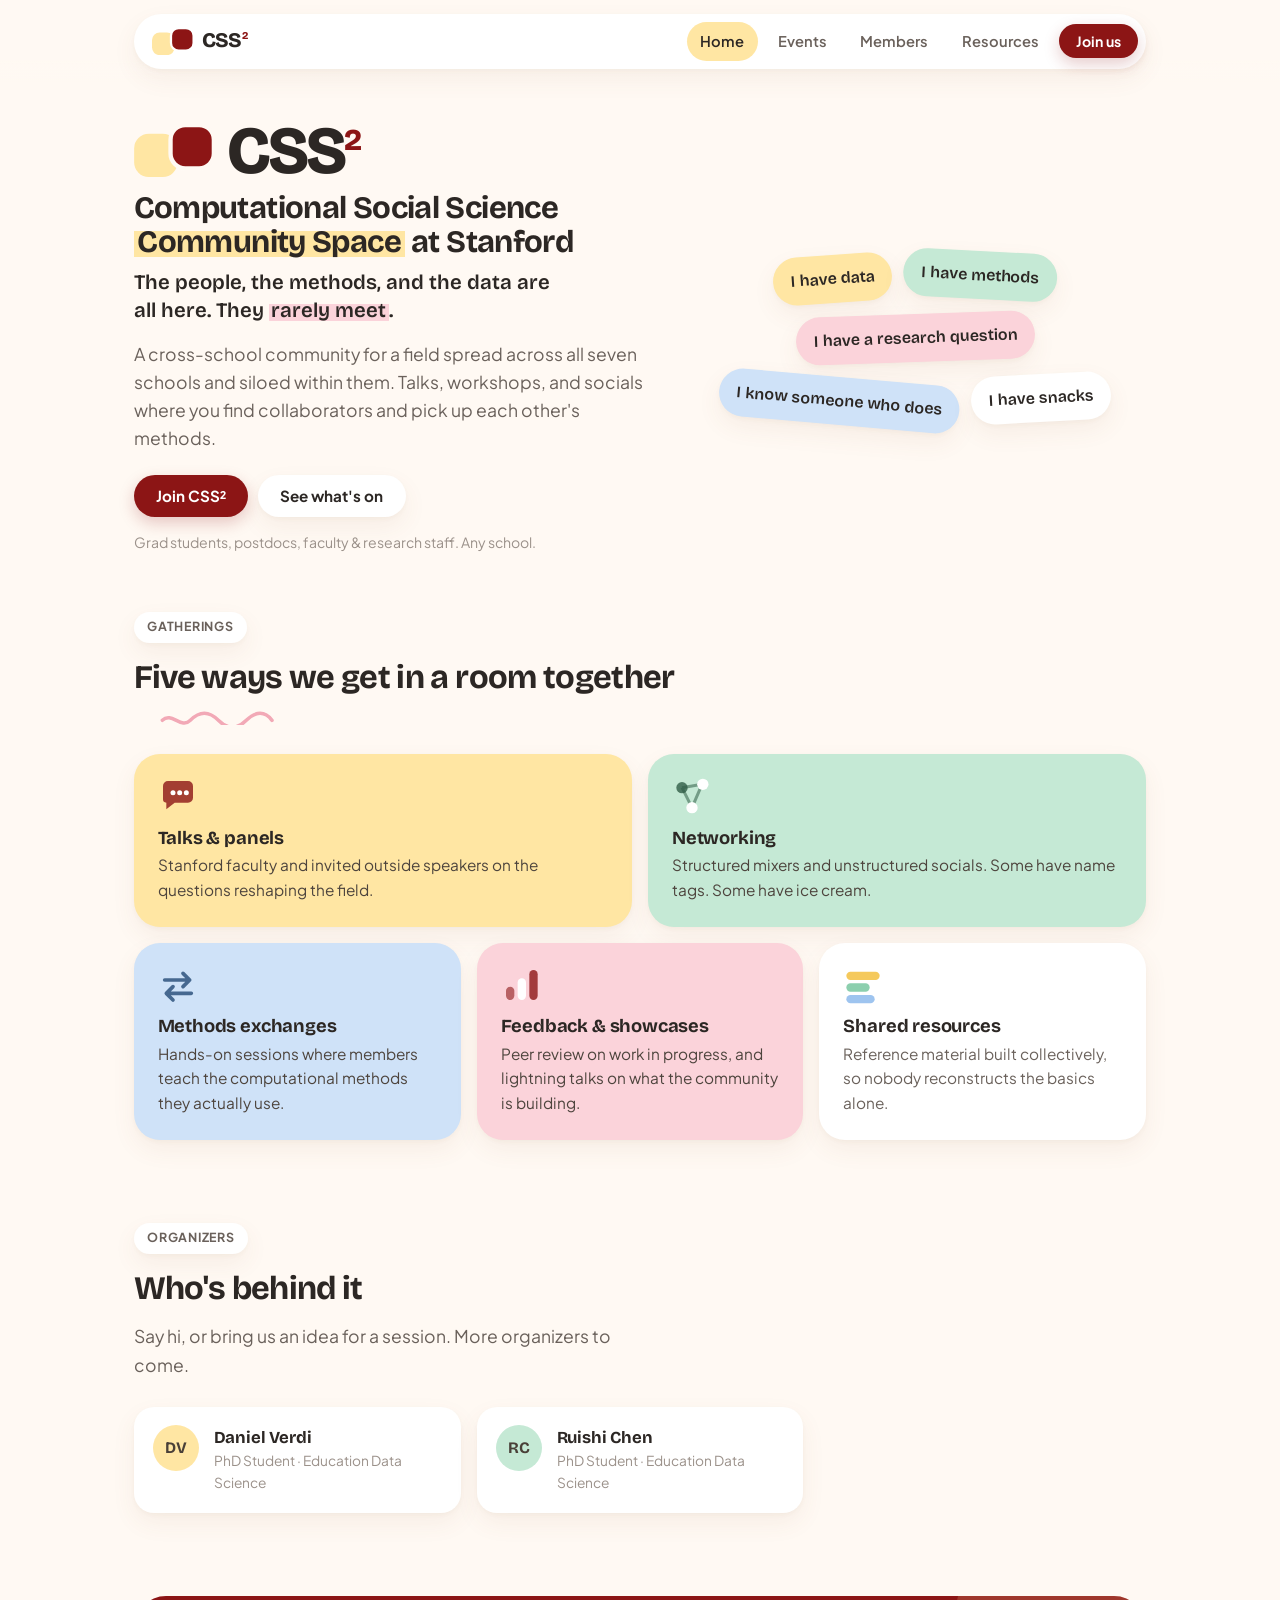
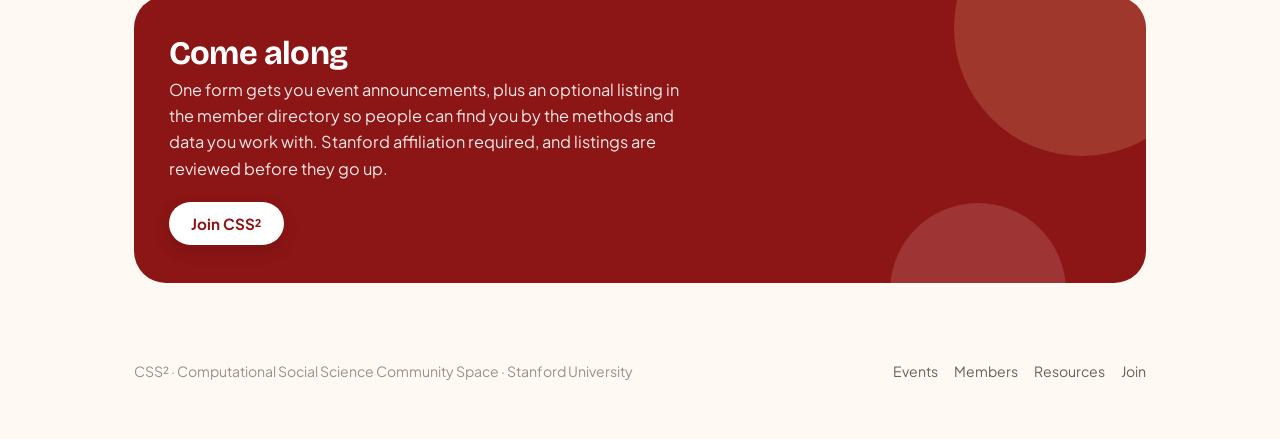
==== index.html @ a807eb9b "Add CSS² site: about, events, member directory, resources Static site for the Computational Social S" ====
<!DOCTYPE html>
<html lang="en">
<head>
<meta charset="utf-8">
<meta name="viewport" content="width=device-width, initial-scale=1">
<title>CSS² — Computational Social Science Community Space at Stanford</title>
<meta name="description" content="CSS² is a cross-school community space for computational social science at Stanford: talks, workshops, and socials for graduate students, postdocs, faculty, and research staff.">
<link rel="icon" href="img/favicon.svg" type="image/svg+xml">
<link rel="preconnect" href="https://fonts.googleapis.com">
<link rel="preconnect" href="https://fonts.gstatic.com" crossorigin>
<link href="https://fonts.googleapis.com/css2?family=Bricolage+Grotesque:opsz,wght@12..96,400..800&family=Plus+Jakarta+Sans:ital,wght@0,400;0,500;0,600;0,700;1,400&display=swap" rel="stylesheet">
<link rel="stylesheet" href="css/site.css">
</head>
<body>
<a class="skip-link" href="#main">Skip to content</a>

<div class="topbar">
  <div class="wrap">
    <nav class="nav" aria-label="Main">
      <a class="brand" href="index.html" aria-label="CSS squared — home">
        <svg class="brand__mark" viewBox="0 0 46 30" aria-hidden="true"><rect x="0" y="5" width="25" height="25" rx="8.5" fill="#FFE6A3"/><rect x="21" y="0" width="25" height="25" rx="8.5" fill="#8C1515" stroke="#FFFFFF" stroke-width="2.5"/></svg>
        <span class="brand__word">CSS<sup>2</sup></span>
      </a>
      <a class="nav__link" href="index.html">Home</a>
      <a class="nav__link" href="events.html">Events</a>
      <a class="nav__link" href="directory.html">Members</a>
      <a class="nav__link" href="resources.html">Resources</a>
      <a class="btn btn--sm" href="#" data-form-link>Join us</a>
    </nav>
  </div>
</div>

<main id="main">

  <section class="hero">
    <div class="wrap">
      <div>
        <div class="lockup">
          <svg class="lockup__mark" viewBox="0 0 46 30" role="img"
               aria-label="Two overlapping rounded squares, the CSS² mark">
            <rect x="0" y="5" width="25" height="25" rx="8.5" fill="#FFE6A3"/>
            <rect x="21" y="0" width="25" height="25" rx="8.5" fill="#8C1515" stroke="#FFF9F3" stroke-width="2.5"/>
          </svg>
          <p class="lockup__word">CSS<sup>2</sup></p>
        </div>
        <h1>Computational Social Science <span class="hl">Community Space</span> at Stanford</h1>
        <p class="hero__tagline">
          The people, the methods, and the data are all here. They
          <span class="hl hl--blush">rarely meet</span>.
        </p>
        <p class="lede">
          A cross-school community for a field spread across all seven schools and siloed within
          them. Talks, workshops, and socials where you find collaborators and pick up each
          other's methods.
        </p>
        <div class="hero__actions">
          <a class="btn" href="#" data-form-link>Join CSS²</a>
          <a class="btn btn--soft" href="events.html">See what's on</a>
        </div>
        <p class="hero__note">Grad students, postdocs, faculty &amp; research staff. Any school.</p>
      </div>

      <!-- What people actually turn up holding. -->
      <div class="stickers" aria-hidden="true">
        <span class="sticker">I have data</span>
        <span class="sticker">I have methods</span>
        <span class="sticker">I have a research question</span>
        <span class="sticker">I know someone who does</span>
        <span class="sticker">I have snacks</span>
      </div>
    </div>
  </section>

  <section class="section">
    <div class="wrap">
      <div class="section__head">
        <span class="section__label">Gatherings</span>
        <h2>Five ways we get in a room together</h2>
        <svg class="squiggle" viewBox="0 0 120 12" fill="none" aria-hidden="true">
          <path d="M2 8c8-8 16 8 24 0s16-8 24 0 16 8 24 0 16-8 22 0" stroke="currentColor" stroke-width="3" stroke-linecap="round"/>
        </svg>
      </div>

      <div class="bento">
        <div class="tile tile--wide tile--butter">
          <svg class="tile__glyph" viewBox="0 0 24 24" aria-hidden="true">
            <path d="M3 6a3 3 0 0 1 3-3h12a3 3 0 0 1 3 3v7a3 3 0 0 1-3 3H10l-5 4v-4a2 2 0 0 1-2-2V6Z" fill="#8c1515" fill-opacity=".8"/>
            <circle cx="9" cy="10" r="1.5" fill="#fff"/><circle cx="13" cy="10" r="1.5" fill="#fff"/><circle cx="17" cy="10" r="1.5" fill="#fff"/>
          </svg>
          <h3>Talks &amp; panels</h3>
          <p>Stanford faculty and invited outside speakers on the questions reshaping the field.</p>
        </div>

        <div class="tile tile--wide tile--mint">
          <svg class="tile__glyph" viewBox="0 0 24 24" aria-hidden="true">
            <path d="M6 7 18 5M6 7l6 12M18 5l-6 14" stroke="#2f5c46" stroke-opacity=".55" stroke-width="1.8"/>
            <circle cx="6" cy="7" r="3.4" fill="#2f5c46" fill-opacity=".8"/>
            <circle cx="18.5" cy="5" r="3.4" fill="#fff"/>
            <circle cx="12" cy="19" r="3.4" fill="#fff"/>
          </svg>
          <h3>Networking</h3>
          <p>Structured mixers and unstructured socials. Some have name tags. Some have ice cream.</p>
        </div>

        <div class="tile tile--sky">
          <svg class="tile__glyph" viewBox="0 0 24 24" aria-hidden="true">
            <g stroke="#234a76" stroke-opacity=".8" stroke-width="2.2" stroke-linecap="round" stroke-linejoin="round" fill="none">
              <path d="M4 9h15M15 5l4 4-4 4"/>
              <path d="M20 17H5M9 13l-4 4 4 4"/>
            </g>
          </svg>
          <h3>Methods exchanges</h3>
          <p>Hands-on sessions where members teach the computational methods they actually use.</p>
        </div>

        <div class="tile tile--blush">
          <svg class="tile__glyph" viewBox="0 0 24 24" aria-hidden="true">
            <rect x="3" y="13" width="5" height="8" rx="2.5" fill="#8c1515" fill-opacity=".6"/>
            <rect x="10" y="8" width="5" height="13" rx="2.5" fill="#fff"/>
            <rect x="17" y="3" width="5" height="18" rx="2.5" fill="#8c1515" fill-opacity=".8"/>
          </svg>
          <h3>Feedback &amp; showcases</h3>
          <p>Peer review on work in progress, and lightning talks on what the community is building.</p>
        </div>

        <div class="tile">
          <svg class="tile__glyph" viewBox="0 0 24 24" aria-hidden="true">
            <rect x="2" y="4" width="20" height="5" rx="2.5" fill="#f5c95c"/>
            <rect x="2" y="11" width="14" height="5" rx="2.5" fill="#8ccfae"/>
            <rect x="2" y="18" width="17" height="5" rx="2.5" fill="#9ec4ef"/>
          </svg>
          <h3>Shared resources</h3>
          <p>Reference material built collectively, so nobody reconstructs the basics alone.</p>
        </div>
      </div>
    </div>
  </section>

  <section class="section">
    <div class="wrap">
      <div class="section__head">
        <span class="section__label">Organizers</span>
        <h2>Who's behind it</h2>
        <p class="lede">Say hi, or bring us an idea for a session. More organizers to come.</p>
      </div>
      <div class="people" id="organizers"></div>
    </div>
  </section>

  <section class="section">
    <div class="wrap">
      <div class="panel">
        <h2>Come along</h2>
        <p>
          One form gets you event announcements, plus an optional listing in the member directory
          so people can find you by the methods and data you work with. Stanford affiliation
          required, and listings are reviewed before they go up.
        </p>
        <div class="panel__actions">
          <a class="btn btn--cream" href="#" data-form-link>Join CSS²</a>
          <a class="btn btn--ghost" href="#" data-slack-link>Join the Slack</a>
        </div>
      </div>
    </div>
  </section>

</main>

<footer class="footer">
  <div class="wrap">
    <p>CSS² · Computational Social Science Community Space · Stanford University<br>
      <a href="#" data-contact-email></a></p>
    <nav aria-label="Footer">
      <a href="events.html">Events</a>
      <a href="directory.html">Members</a>
      <a href="resources.html">Resources</a>
      <a href="#" data-form-link>Join</a>
    </nav>
  </div>
</footer>

<script src="data/site.js"></script>
<script src="data/events.js"></script>
<script src="data/members.js"></script>
<script src="data/resources.js"></script>
<script src="js/site.js"></script>
</body>
</html>
---- css/site.css ----
/* ===========================================================================
   CSS² — Computational Social Science Community Space at Stanford

   THE LOOK: warm, soft, modern. Notes so edits stay coherent —

   · Cardinal is the anchor, but the supporting palette is four pastel
     HIGHLIGHTERS (butter, mint, blush, sky). They fill tiles, tags, and the
     marker swipes behind key phrases in headings. Nothing is grey.
   · Corners are generous: 22px on surfaces, fully round on anything you click.
   · Shadows are soft and warm-tinted, never grey, never hard-offset.
   · Layout deliberately avoids equal card grids — tiles come in three sizes.
   · People are pastel initial circles. No placeholder avatars, ever.
   =========================================================================== */

:root {
  --cardinal: #8c1515;
  --cardinal-deep: #6d1010;
  --cardinal-tint: #fbeeee;

  --butter: #ffe6a3;
  --butter-deep: #f5c95c;
  --mint: #c5e9d5;
  --mint-deep: #8ccfae;
  --blush: #fbd3da;
  --blush-deep: #f2a9b6;
  --sky: #cfe2f8;
  --sky-deep: #9ec4ef;

  --page: #fff9f3;
  --surface: #ffffff;
  --ink: #2c2724;
  --ink-2: #6a615b;
  --ink-3: #9b918a;
  --line: #f0e5da;

  --display: "Bricolage Grotesque", "Trebuchet MS", system-ui, sans-serif;
  --body: "Plus Jakarta Sans", -apple-system, BlinkMacSystemFont, "Segoe UI", Roboto, sans-serif;

  --r-lg: 26px;
  --r-md: 20px;
  --r-sm: 14px;

  --shadow: 0 2px 4px rgba(140, 90, 60, 0.04), 0 10px 24px rgba(140, 90, 60, 0.07);
  --shadow-lift: 0 4px 8px rgba(140, 90, 60, 0.06), 0 18px 38px rgba(140, 90, 60, 0.12);

  --wrap: 66rem;
}

*,
*::before,
*::after {
  box-sizing: border-box;
}

html {
  scroll-behavior: smooth;
}

body {
  margin: 0;
  font-family: var(--body);
  font-size: 1.02rem;
  line-height: 1.6;
  color: var(--ink);
  background: var(--page);
  -webkit-font-smoothing: antialiased;
}

.wrap {
  width: 100%;
  max-width: var(--wrap);
  margin: 0 auto;
  padding: 0 1.35rem;
}

/* --- Type --------------------------------------------------------------- */

h1,
h2,
h3 {
  font-family: var(--display);
  font-weight: 700;
  line-height: 1.1;
  letter-spacing: -0.02em;
  margin: 0 0 0.5em;
}

h1 {
  font-size: clamp(2.1rem, 5vw, 3.3rem);
}

h2 {
  font-size: clamp(1.5rem, 3vw, 2.05rem);
}

h3 {
  font-size: 1.15rem;
  letter-spacing: -0.01em;
}

p {
  margin: 0 0 1.05em;
}

a {
  color: var(--cardinal);
  text-decoration-thickness: 1.5px;
  text-underline-offset: 3px;
}

a:hover {
  color: var(--cardinal-deep);
}

/* The marker swipe. Sits behind the bottom of the text and survives
   line wrapping. */
.hl {
  padding: 0 0.12em;
  border-radius: 3px;
  background-image: linear-gradient(
    180deg,
    transparent 0 22%,
    var(--hl, var(--butter)) 22% 93%,
    transparent 93%
  );
}

.hl--mint {
  --hl: var(--mint);
}

.hl--blush {
  --hl: var(--blush);
}

.hl--sky {
  --hl: var(--sky);
}

.lede {
  font-size: 1.1rem;
  color: var(--ink-2);
  max-width: 40ch;
}

/* --- Floating pill nav -------------------------------------------------- */

.topbar {
  position: sticky;
  top: 0;
  z-index: 40;
  padding: 0.85rem 0;
  background: linear-gradient(var(--page) 72%, rgba(255, 249, 243, 0));
}

.nav {
  display: flex;
  align-items: center;
  gap: 0.4rem;
  flex-wrap: wrap;
  background: var(--surface);
  border-radius: 999px;
  padding: 0.5rem 0.55rem 0.5rem 1.15rem;
  box-shadow: var(--shadow);
}

.brand {
  display: flex;
  align-items: center;
  gap: 0.5rem;
  margin-right: auto;
  text-decoration: none;
  color: var(--ink);
}

/* The mark: two overlapping rounded stickers. Same shape as the favicon and
   the big lockup on the home page — keep all three in step. */
.brand__mark {
  width: 2.6rem;
  height: 1.7rem;
  flex: none;
}

.brand__word {
  font-family: var(--display);
  font-weight: 800;
  font-size: 1.3rem;
  letter-spacing: -0.03em;
  line-height: 1;
}

.brand__word sup {
  font-size: 0.5em;
  top: -0.62em;
  color: var(--cardinal);
}

.nav__link {
  font-size: 0.92rem;
  font-weight: 600;
  color: var(--ink-2);
  text-decoration: none;
  padding: 0.5rem 0.85rem;
  border-radius: 999px;
}

.nav__link:hover {
  background: var(--page);
  color: var(--ink);
}

.nav__link[aria-current="page"] {
  background: var(--butter);
  color: var(--ink);
}

@media (max-width: 40rem) {
  .nav {
    padding: 0.75rem 0.9rem;
    border-radius: var(--r-md);
  }

  .brand {
    width: 100%;
    margin: 0 0 0.3rem;
  }

  .nav__link {
    padding: 0.4rem 0.7rem;
    font-size: 0.88rem;
  }
}

/* --- Buttons ------------------------------------------------------------ */

.btn {
  display: inline-flex;
  align-items: center;
  gap: 0.45rem;
  font-family: var(--body);
  font-size: 0.95rem;
  font-weight: 700;
  line-height: 1;
  padding: 0.85rem 1.4rem;
  border: none;
  border-radius: 999px;
  background: var(--cardinal);
  color: #fff;
  text-decoration: none;
  cursor: pointer;
  box-shadow: 0 6px 16px rgba(140, 21, 21, 0.22);
  transition: transform 0.16s ease, box-shadow 0.16s ease, background 0.16s ease;
}

.btn:hover {
  background: var(--cardinal-deep);
  color: #fff;
  transform: translateY(-2px);
  box-shadow: 0 10px 22px rgba(140, 21, 21, 0.28);
}

.btn--sm {
  font-size: 0.88rem;
  padding: 0.62rem 1.05rem;
}

.btn--soft {
  background: var(--surface);
  color: var(--ink);
  box-shadow: var(--shadow);
}

.btn--soft:hover {
  background: var(--surface);
  color: var(--cardinal);
  box-shadow: var(--shadow-lift);
}

.btn--cream {
  background: #fff;
  color: var(--cardinal);
  box-shadow: 0 6px 18px rgba(0, 0, 0, 0.12);
}

.btn--cream:hover {
  background: #fff;
  color: var(--cardinal-deep);
}

/* --- Hero --------------------------------------------------------------- */

.hero {
  padding: 2.5rem 0 1rem;
}

.hero .wrap {
  display: grid;
  grid-template-columns: minmax(0, 1.05fr) minmax(0, 0.95fr);
  gap: 2.5rem;
  align-items: center;
}

/* The masthead lockup that opens the home page. */
.lockup {
  display: flex;
  align-items: center;
  gap: 0.85rem;
  margin-bottom: 0.7rem;
}

.lockup__mark {
  width: 5rem;
  height: 3.25rem;
  flex: none;
}

.lockup__word {
  font-family: var(--display);
  font-weight: 800;
  font-size: clamp(2.7rem, 7vw, 4.2rem);
  line-height: 0.85;
  letter-spacing: -0.045em;
  margin: 0;
}

.lockup__word sup {
  font-size: 0.45em;
  top: -0.62em;
  color: var(--cardinal);
}

.hero h1 {
  font-size: clamp(1.35rem, 2.9vw, 1.95rem);
  margin: 0 0 0.6rem;
}

.hero__tagline {
  font-family: var(--display);
  font-weight: 600;
  font-size: 1.28rem;
  line-height: 1.35;
  color: var(--ink);
  margin: 0 0 0.95rem;
  max-width: 34ch;
}

@media (max-width: 34rem) {
  .lockup__mark {
    width: 3.8rem;
    height: 2.5rem;
  }
}

.hero__note {
  font-size: 0.88rem;
  color: var(--ink-3);
  margin: 0.9rem 0 0;
}

.hero__actions {
  display: flex;
  gap: 0.6rem;
  flex-wrap: wrap;
  margin-top: 1.4rem;
}

/* The sticker cluster: what people turn up holding. */
.stickers {
  position: relative;
  display: flex;
  flex-wrap: wrap;
  gap: 0.7rem;
  justify-content: center;
  align-content: center;
  min-height: 15rem;
  padding: 1rem 0;
}

.sticker {
  font-family: var(--display);
  font-weight: 600;
  font-size: 1rem;
  padding: 0.7rem 1.1rem;
  border-radius: 999px;
  background: var(--surface);
  box-shadow: var(--shadow);
  white-space: nowrap;
  transition: transform 0.2s ease;
}

.sticker:nth-child(1) {
  background: var(--butter);
  transform: rotate(-4deg);
}

.sticker:nth-child(2) {
  background: var(--mint);
  transform: rotate(3deg) translateY(-4px);
}

.sticker:nth-child(3) {
  background: var(--blush);
  transform: rotate(-2deg);
}

.sticker:nth-child(4) {
  background: var(--sky);
  transform: rotate(5deg) translateY(3px);
}

.sticker:nth-child(5) {
  background: var(--surface);
  transform: rotate(-3deg);
}

.stickers:hover .sticker {
  transform: rotate(0deg) translateY(0);
}

@media (prefers-reduced-motion: reduce) {
  .sticker,
  .stickers:hover .sticker {
    transition: none;
  }
}

@media (max-width: 52rem) {
  .hero .wrap {
    grid-template-columns: 1fr;
    gap: 1.2rem;
  }

  .stickers {
    min-height: 0;
    justify-content: flex-start;
  }
}

/* --- Sections ----------------------------------------------------------- */

.section {
  padding: 2.6rem 0;
}

.section__label {
  display: inline-block;
  font-size: 0.78rem;
  font-weight: 700;
  letter-spacing: 0.06em;
  text-transform: uppercase;
  color: var(--ink-2);
  background: var(--surface);
  border-radius: 999px;
  padding: 0.35rem 0.85rem;
  margin-bottom: 1rem;
  box-shadow: var(--shadow);
}

.section__head {
  max-width: 46ch;
  margin-bottom: 1.8rem;
}

.section__head :last-child {
  margin-bottom: 0;
}

/* Hand-drawn squiggle between sections. */
.squiggle {
  display: block;
  width: 100%;
  max-width: 12rem;
  height: 14px;
  margin: 0.4rem 0 0;
  color: var(--blush-deep);
}

/* --- Bento tiles -------------------------------------------------------- */

.bento {
  display: grid;
  grid-template-columns: repeat(6, 1fr);
  gap: 1rem;
}

.tile {
  grid-column: span 2;
  background: var(--surface);
  border-radius: var(--r-lg);
  padding: 1.4rem 1.5rem 1.5rem;
  box-shadow: var(--shadow);
  transition: transform 0.18s ease, box-shadow 0.18s ease;
}

.tile:hover {
  transform: translateY(-3px);
  box-shadow: var(--shadow-lift);
}

.tile--wide {
  grid-column: span 3;
}

.tile--butter {
  background: var(--butter);
}

.tile--mint {
  background: var(--mint);
}

.tile--blush {
  background: var(--blush);
}

.tile--sky {
  background: var(--sky);
}

.tile h3 {
  margin-bottom: 0.35rem;
}

.tile p {
  margin: 0;
  font-size: 0.96rem;
  color: var(--ink-2);
}

.tile--butter p,
.tile--mint p,
.tile--blush p,
.tile--sky p {
  color: #4d443d;
}

.tile__glyph {
  display: block;
  width: 2.5rem;
  height: 2.5rem;
  margin-bottom: 0.7rem;
}

@media (max-width: 52rem) {
  .bento {
    grid-template-columns: repeat(2, 1fr);
  }

  .tile,
  .tile--wide {
    grid-column: span 1;
  }
}

@media (max-width: 34rem) {
  .bento {
    grid-template-columns: 1fr;
  }
}

/* --- Events ------------------------------------------------------------- */

.quarter {
  margin-bottom: 2.2rem;
}

.quarter:last-child {
  margin-bottom: 0;
}

.quarter__name {
  display: inline-block;
  font-family: var(--display);
  font-weight: 700;
  font-size: 1rem;
  padding: 0.3rem 0.9rem;
  border-radius: 999px;
  background: var(--butter);
  margin-bottom: 0.9rem;
}

.quarter:nth-child(2) .quarter__name {
  background: var(--mint);
}

.quarter:nth-child(3) .quarter__name {
  background: var(--sky);
}

.quarter:nth-child(4) .quarter__name {
  background: var(--blush);
}

.event {
  display: grid;
  grid-template-columns: 5.4rem minmax(0, 1fr);
  gap: 0 1.2rem;
  background: var(--surface);
  border-radius: var(--r-md);
  padding: 1.15rem 1.35rem;
  margin-bottom: 0.7rem;
  box-shadow: var(--shadow);
  transition: transform 0.18s ease, box-shadow 0.18s ease;
}

.event:hover {
  transform: translateY(-2px);
  box-shadow: var(--shadow-lift);
}

.event__week {
  font-size: 0.78rem;
  font-weight: 700;
  letter-spacing: 0.04em;
  text-transform: uppercase;
  color: var(--cardinal);
  background: var(--cardinal-tint);
  border-radius: 999px;
  padding: 0.28rem 0.5rem;
  text-align: center;
  align-self: start;
}

.event__title {
  font-family: var(--display);
  font-weight: 700;
  font-size: 1.14rem;
  line-height: 1.25;
  margin: 0 0 0.3rem;
}

.event__blurb {
  margin: 0;
  color: var(--ink-2);
  font-size: 0.96rem;
}

.event__meta {
  font-size: 0.85rem;
  color: var(--ink-3);
  margin: 0.5rem 0 0;
}

.event--past {
  background: #fdf7f1;
  box-shadow: none;
  border: 1px solid var(--line);
}

.event--past .event__week {
  color: var(--ink-2);
  background: var(--line);
}

.event--past:hover {
  transform: none;
  box-shadow: var(--shadow);
}

@media (max-width: 34rem) {
  .event {
    grid-template-columns: 1fr;
    gap: 0.5rem;
  }

  .event__week {
    justify-self: start;
    padding: 0.28rem 0.7rem;
  }
}

/* --- Pills (tags, materials) -------------------------------------------- */

.pills {
  display: flex;
  flex-wrap: wrap;
  gap: 0.35rem;
  margin: 0.7rem 0 0;
  padding: 0;
  list-style: none;
}

.pill {
  display: inline-block;
  font-size: 0.8rem;
  font-weight: 600;
  line-height: 1.4;
  padding: 0.25rem 0.7rem;
  border-radius: 999px;
  background: var(--page);
  color: var(--ink-2);
}

.pill--method {
  background: var(--mint);
  color: #2f5c46;
}

.pill--data {
  background: var(--butter);
  color: #6b5013;
}

.pill--seek {
  background: var(--cardinal);
  color: #fff;
}

.pill--link {
  background: var(--sky);
  color: #234a76;
  text-decoration: none;
}

.pill--link:hover {
  background: var(--sky-deep);
  color: #1a3a5e;
}

/* --- People ------------------------------------------------------------- */

.people {
  display: grid;
  gap: 1rem;
  grid-template-columns: repeat(auto-fill, minmax(15.5rem, 1fr));
}

.person {
  display: flex;
  align-items: flex-start;
  gap: 0.9rem;
  background: var(--surface);
  border-radius: var(--r-md);
  padding: 1.1rem 1.2rem 1.2rem;
  box-shadow: var(--shadow);
  transition: transform 0.18s ease, box-shadow 0.18s ease;
}

.person:hover {
  transform: translateY(-3px);
  box-shadow: var(--shadow-lift);
}

.avatar {
  flex: none;
  width: 2.9rem;
  height: 2.9rem;
  border-radius: 999px;
  display: grid;
  place-items: center;
  font-family: var(--display);
  font-weight: 700;
  font-size: 1rem;
  color: #4a4038;
  background: var(--butter);
}

.avatar--1 {
  background: var(--mint);
}

.avatar--2 {
  background: var(--blush);
}

.avatar--3 {
  background: var(--sky);
}

.person__body {
  min-width: 0;
}

.person__name {
  font-family: var(--display);
  font-weight: 700;
  font-size: 1.05rem;
  line-height: 1.25;
  margin: 0.15rem 0 0.1rem;
}

.person__role {
  font-size: 0.86rem;
  color: var(--ink-3);
  margin: 0;
}

/* --- Filters ------------------------------------------------------------ */

.filters {
  display: flex;
  flex-direction: column;
  gap: 0.65rem;
  margin-bottom: 1.2rem;
}

.filters__row {
  display: flex;
  align-items: center;
  gap: 0.4rem;
  flex-wrap: wrap;
}

.filters__label {
  flex: none;
  width: 4.6rem;
  font-size: 0.76rem;
  font-weight: 700;
  letter-spacing: 0.05em;
  text-transform: uppercase;
  color: var(--ink-3);
}

.chip {
  font-family: var(--body);
  font-size: 0.85rem;
  font-weight: 600;
  padding: 0.4rem 0.85rem;
  border: none;
  border-radius: 999px;
  background: var(--surface);
  color: var(--ink-2);
  cursor: pointer;
  box-shadow: 0 1px 3px rgba(140, 90, 60, 0.08);
  transition: background 0.15s ease, color 0.15s ease;
}

.chip:hover {
  color: var(--ink);
  background: var(--butter);
}

.chip[aria-pressed="true"] {
  background: var(--cardinal);
  color: #fff;
}

.search {
  font-family: var(--body);
  font-size: 0.95rem;
  padding: 0.55rem 1rem;
  border: none;
  border-radius: 999px;
  background: var(--surface);
  color: var(--ink);
  width: 100%;
  max-width: 16rem;
  box-shadow: 0 1px 3px rgba(140, 90, 60, 0.08);
}

.search:focus {
  outline: 2px solid var(--butter-deep);
}

.count {
  font-size: 0.85rem;
  color: var(--ink-3);
  margin: 0 0 1rem;
}

.legend {
  font-size: 0.88rem;
  color: var(--ink-2);
  margin: 0 0 1.1rem;
  display: flex;
  gap: 0.9rem;
  flex-wrap: wrap;
  align-items: center;
}

/* --- Notes (empty states) ----------------------------------------------- */

.note {
  background: var(--surface);
  border-radius: var(--r-lg);
  padding: 1.5rem 1.6rem;
  box-shadow: var(--shadow);
  max-width: 44rem;
}

.note h3 {
  margin-bottom: 0.3rem;
}

.note p {
  color: var(--ink-2);
  margin-bottom: 0.8rem;
}

.note p:last-child {
  margin-bottom: 0;
}

/* --- Rows (glossary) ---------------------------------------------------- */

.rows {
  background: var(--surface);
  border-radius: var(--r-lg);
  padding: 0.4rem 1.4rem;
  box-shadow: var(--shadow);
}

.row {
  display: grid;
  grid-template-columns: 12rem minmax(0, 1fr);
  gap: 0 1.4rem;
  padding: 0.95rem 0;
  border-bottom: 1px solid var(--line);
}

.row:last-child {
  border-bottom: none;
}

.row__term {
  font-family: var(--display);
  font-weight: 700;
  margin: 0;
}

.row__def {
  margin: 0;
  color: var(--ink-2);
  font-size: 0.97rem;
}

@media (max-width: 40rem) {
  .row {
    grid-template-columns: 1fr;
    gap: 0.2rem;
  }
}

/* --- Soft cards (canon, cross-refs) ------------------------------------- */

.cards {
  display: grid;
  gap: 1rem;
  grid-template-columns: repeat(auto-fill, minmax(17rem, 1fr));
}

.soft {
  background: var(--surface);
  border-radius: var(--r-md);
  padding: 1.2rem 1.3rem 1.3rem;
  box-shadow: var(--shadow);
  transition: transform 0.18s ease, box-shadow 0.18s ease;
}

.soft:hover {
  transform: translateY(-3px);
  box-shadow: var(--shadow-lift);
}

.soft__title {
  font-family: var(--display);
  font-weight: 700;
  font-size: 1.05rem;
  line-height: 1.3;
  margin: 0 0 0.2rem;
}

.soft__meta {
  font-size: 0.85rem;
  color: var(--ink-3);
  margin: 0;
}

.soft__note {
  font-size: 0.95rem;
  color: var(--ink-2);
  margin: 0.5rem 0 0;
}

/* --- Join panel --------------------------------------------------------- */

.panel {
  background: var(--cardinal);
  color: #fff;
  border-radius: 32px;
  padding: 2.4rem 2.2rem;
  position: relative;
  overflow: hidden;
}

.panel h2 {
  color: #fff;
  margin-bottom: 0.4rem;
}

.panel p {
  color: rgba(255, 255, 255, 0.9);
  max-width: 44ch;
}

.panel__actions {
  display: flex;
  gap: 0.6rem;
  flex-wrap: wrap;
  margin-top: 1.3rem;
}

/* Two soft blobs, just for warmth. */
.panel::before,
.panel::after {
  content: "";
  position: absolute;
  border-radius: 999px;
  opacity: 0.16;
  pointer-events: none;
}

.panel::before {
  width: 16rem;
  height: 16rem;
  background: var(--butter);
  right: -4rem;
  top: -6rem;
}

.panel::after {
  width: 11rem;
  height: 11rem;
  background: var(--blush);
  right: 5rem;
  bottom: -6rem;
}

.panel .btn--ghost {
  background: rgba(255, 255, 255, 0.14);
  color: #fff;
  box-shadow: none;
}

.panel .btn--ghost:hover {
  background: rgba(255, 255, 255, 0.24);
  color: #fff;
}

/* --- Footer ------------------------------------------------------------- */

.footer {
  padding: 2.2rem 0 2.6rem;
  font-size: 0.88rem;
  color: var(--ink-3);
}

.footer .wrap {
  display: flex;
  gap: 1.2rem;
  flex-wrap: wrap;
  justify-content: space-between;
  align-items: baseline;
}

.footer a {
  color: var(--ink-2);
  text-decoration: none;
}

.footer a:hover {
  color: var(--cardinal);
  text-decoration: underline;
}

.footer nav {
  display: flex;
  gap: 1rem;
  flex-wrap: wrap;
}

/* --- Utilities ---------------------------------------------------------- */

.hidden {
  display: none !important;
}

.skip-link {
  position: absolute;
  left: -9999px;
  top: 0;
  background: #fff;
  color: var(--cardinal);
  padding: 0.7rem 1rem;
  border-radius: 0 0 var(--r-sm) 0;
  z-index: 100;
}

.skip-link:focus {
  left: 0;
}

:focus-visible {
  outline: 2px solid var(--cardinal);
  outline-offset: 2px;
}
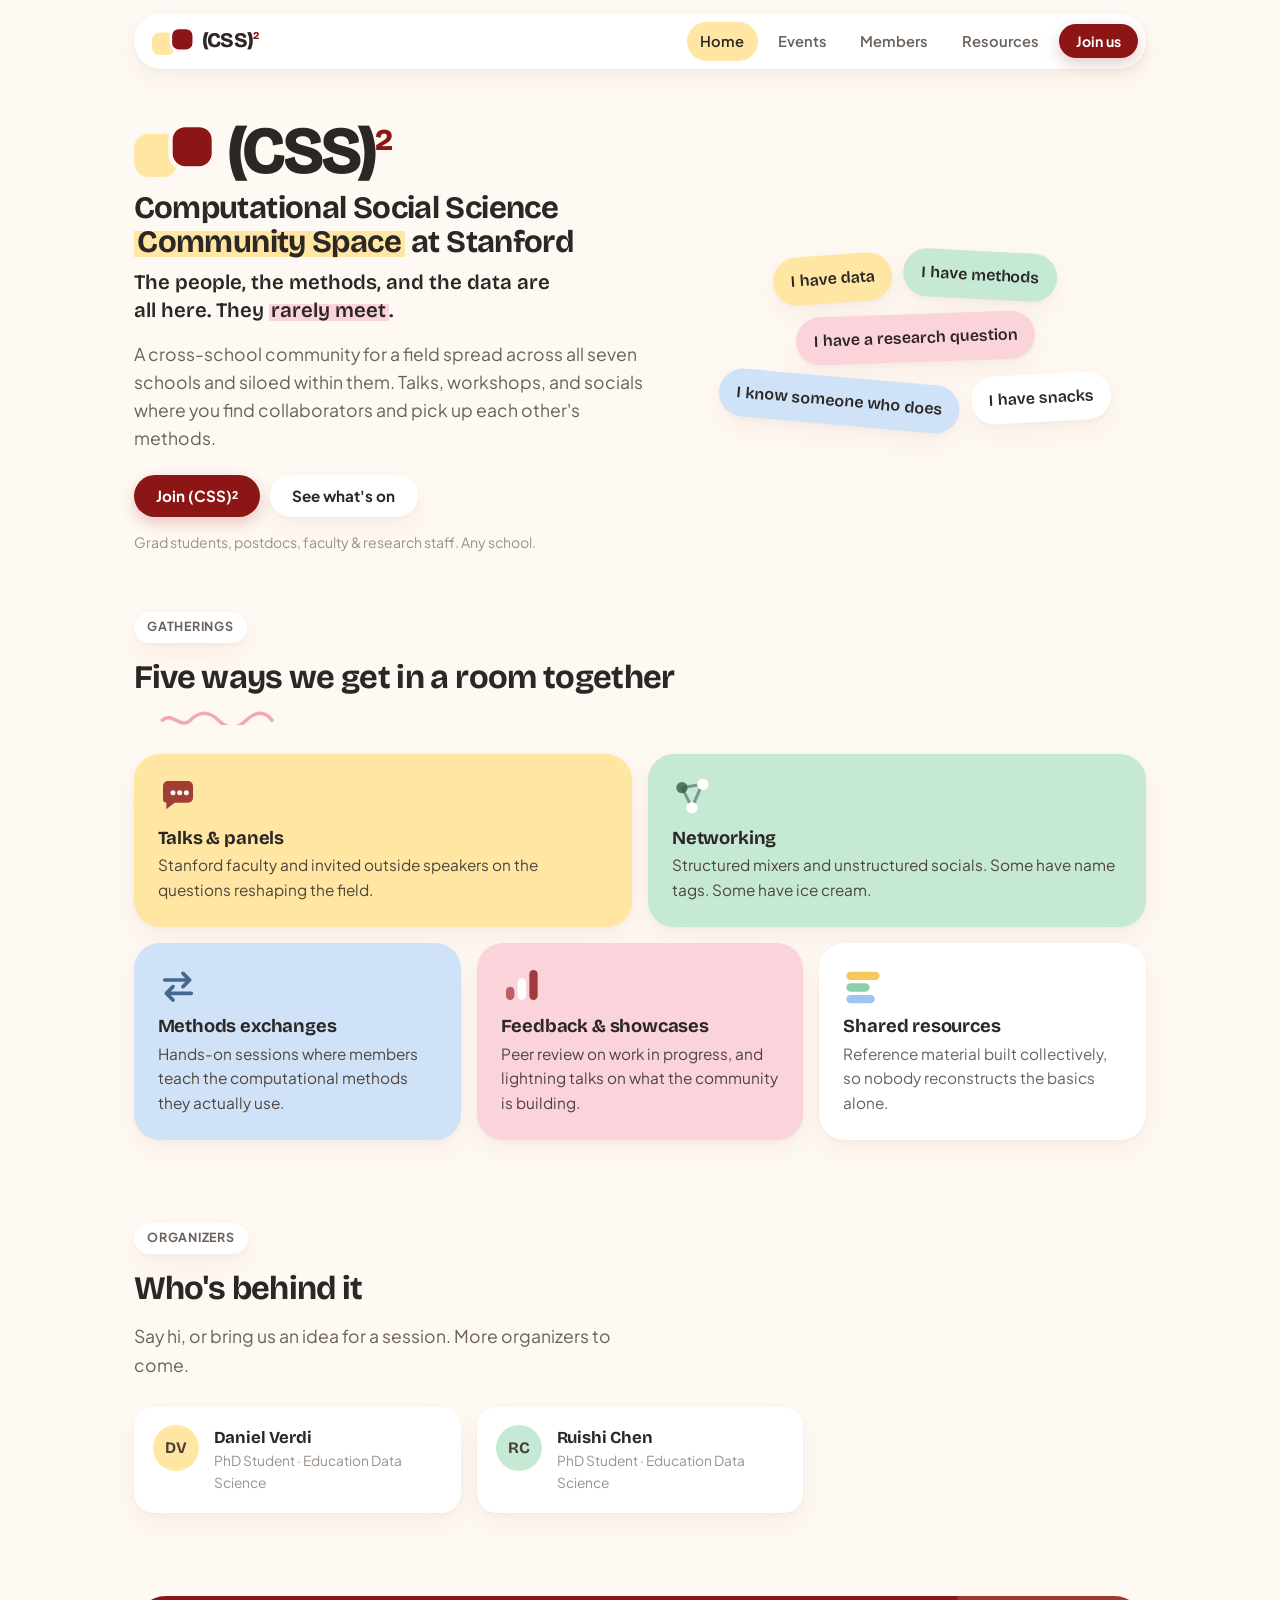
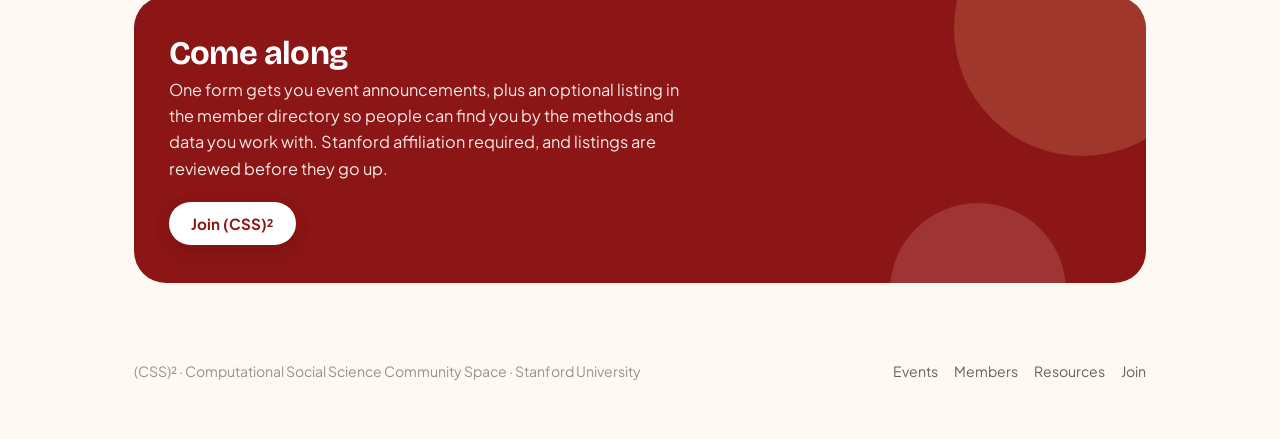
==== commit 38172c5c: "Correct the initiative's name to (CSS)² The name is (CSS)², not CSS². Parenthesised in the nav and h" ====
--- a/index.html
+++ b/index.html
@@ -3,8 +3,8 @@
 <head>
 <meta charset="utf-8">
 <meta name="viewport" content="width=device-width, initial-scale=1">
-<title>CSS² — Computational Social Science Community Space at Stanford</title>
-<meta name="description" content="CSS² is a cross-school community space for computational social science at Stanford: talks, workshops, and socials for graduate students, postdocs, faculty, and research staff.">
+<title>(CSS)² — Computational Social Science Community Space at Stanford</title>
+<meta name="description" content="(CSS)² is a cross-school community space for computational social science at Stanford: talks, workshops, and socials for graduate students, postdocs, faculty, and research staff.">
 <link rel="icon" href="img/favicon.svg" type="image/svg+xml">
 <link rel="preconnect" href="https://fonts.googleapis.com">
 <link rel="preconnect" href="https://fonts.gstatic.com" crossorigin>
@@ -19,7 +19,7 @@
     <nav class="nav" aria-label="Main">
       <a class="brand" href="index.html" aria-label="CSS squared — home">
         <svg class="brand__mark" viewBox="0 0 46 30" aria-hidden="true"><rect x="0" y="5" width="25" height="25" rx="8.5" fill="#FFE6A3"/><rect x="21" y="0" width="25" height="25" rx="8.5" fill="#8C1515" stroke="#FFFFFF" stroke-width="2.5"/></svg>
-        <span class="brand__word">CSS<sup>2</sup></span>
+        <span class="brand__word">(CSS)<sup>2</sup></span>
       </a>
       <a class="nav__link" href="index.html">Home</a>
       <a class="nav__link" href="events.html">Events</a>
@@ -37,11 +37,11 @@
       <div>
         <div class="lockup">
           <svg class="lockup__mark" viewBox="0 0 46 30" role="img"
-               aria-label="Two overlapping rounded squares, the CSS² mark">
+               aria-label="Two overlapping rounded squares, the (CSS)² mark">
             <rect x="0" y="5" width="25" height="25" rx="8.5" fill="#FFE6A3"/>
             <rect x="21" y="0" width="25" height="25" rx="8.5" fill="#8C1515" stroke="#FFF9F3" stroke-width="2.5"/>
           </svg>
-          <p class="lockup__word">CSS<sup>2</sup></p>
+          <p class="lockup__word">(CSS)<sup>2</sup></p>
         </div>
         <h1>Computational Social Science <span class="hl">Community Space</span> at Stanford</h1>
         <p class="hero__tagline">
@@ -54,7 +54,7 @@
           other's methods.
         </p>
         <div class="hero__actions">
-          <a class="btn" href="#" data-form-link>Join CSS²</a>
+          <a class="btn" href="#" data-form-link>Join (CSS)²</a>
           <a class="btn btn--soft" href="events.html">See what's on</a>
         </div>
         <p class="hero__note">Grad students, postdocs, faculty &amp; research staff. Any school.</p>
@@ -157,7 +157,7 @@
           required, and listings are reviewed before they go up.
         </p>
         <div class="panel__actions">
-          <a class="btn btn--cream" href="#" data-form-link>Join CSS²</a>
+          <a class="btn btn--cream" href="#" data-form-link>Join (CSS)²</a>
           <a class="btn btn--ghost" href="#" data-slack-link>Join the Slack</a>
         </div>
       </div>
@@ -168,7 +168,7 @@
 
 <footer class="footer">
   <div class="wrap">
-    <p>CSS² · Computational Social Science Community Space · Stanford University<br>
+    <p>(CSS)² · Computational Social Science Community Space · Stanford University<br>
       <a href="#" data-contact-email></a></p>
     <nav aria-label="Footer">
       <a href="events.html">Events</a>
--- a/css/site.css
+++ b/css/site.css
@@ -1,5 +1,5 @@
 /* ===========================================================================
-   CSS² — Computational Social Science Community Space at Stanford
+   (CSS)² — Computational Social Science Community Space at Stanford
 
    THE LOOK: warm, soft, modern. Notes so edits stay coherent —
 
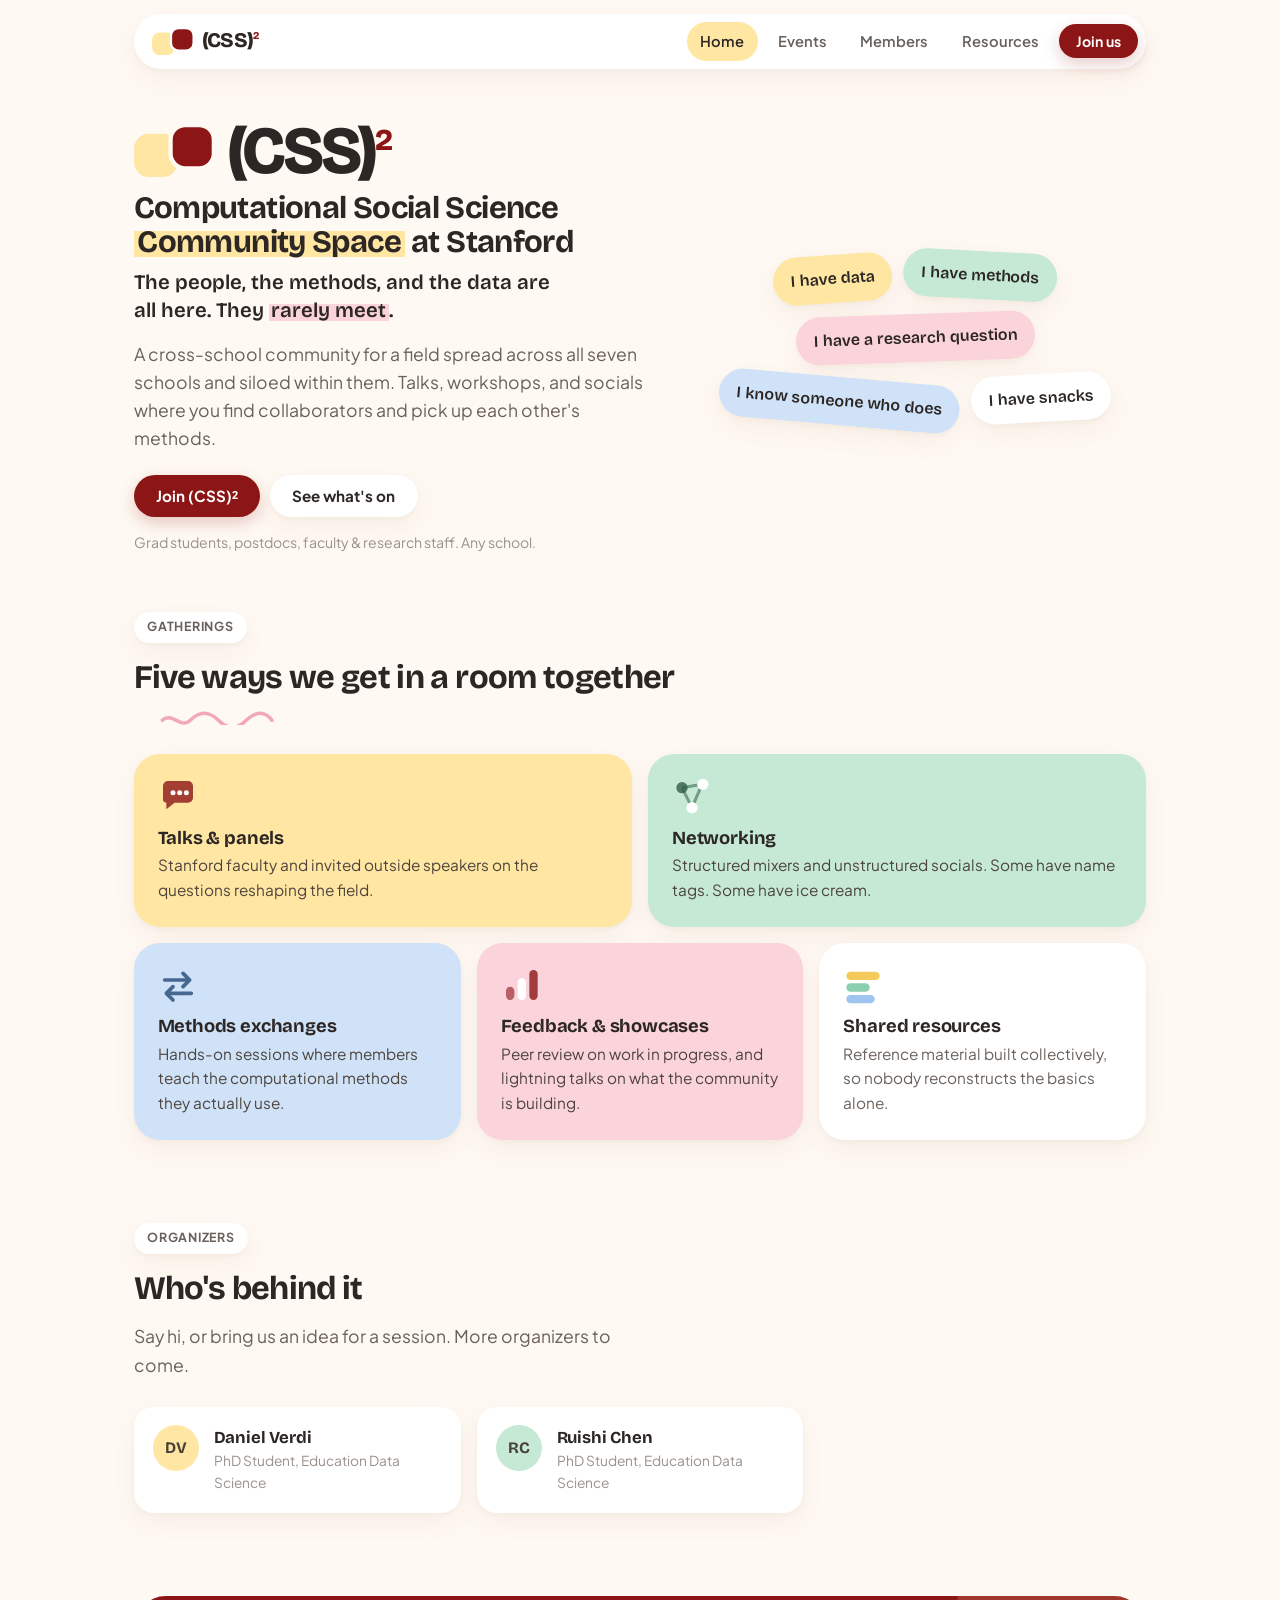
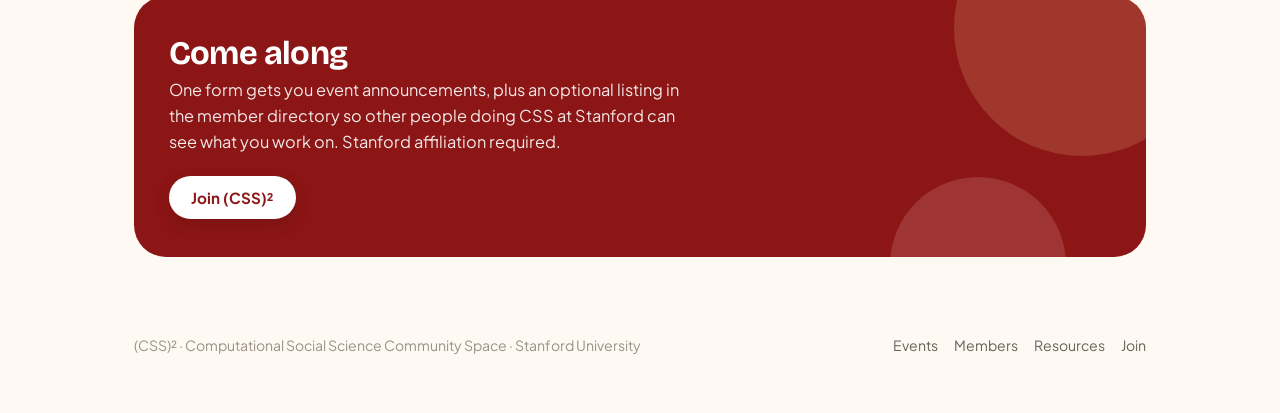
==== commit b743609f: "Reframe the directory around discovery, simplify the member schema The directory's job is seeing who" ====
--- a/index.html
+++ b/index.html
@@ -153,8 +153,8 @@
         <h2>Come along</h2>
         <p>
           One form gets you event announcements, plus an optional listing in the member directory
-          so people can find you by the methods and data you work with. Stanford affiliation
-          required, and listings are reviewed before they go up.
+          so other people doing CSS at Stanford can see what you work on. Stanford affiliation
+          required.
         </p>
         <div class="panel__actions">
           <a class="btn btn--cream" href="#" data-form-link>Join (CSS)²</a>
--- a/css/site.css
+++ b/css/site.css
@@ -696,16 +696,6 @@
   color: #2f5c46;
 }
 
-.pill--data {
-  background: var(--butter);
-  color: #6b5013;
-}
-
-.pill--seek {
-  background: var(--cardinal);
-  color: #fff;
-}
-
 .pill--link {
   background: var(--sky);
   color: #234a76;
@@ -785,6 +775,21 @@
   margin: 0;
 }
 
+/* The one-line "what I'm working on" sentence. */
+.person__blurb {
+  font-size: 0.94rem;
+  line-height: 1.45;
+  color: var(--ink-2);
+  margin: 0.4rem 0 0;
+}
+
+/* A real photo, when someone has one. Same circle as the initials, so a card
+   with a face and a card without sit at exactly the same size. */
+.avatar--photo {
+  object-fit: cover;
+  background: var(--line);
+}
+
 /* --- Filters ------------------------------------------------------------ */
 
 .filters {
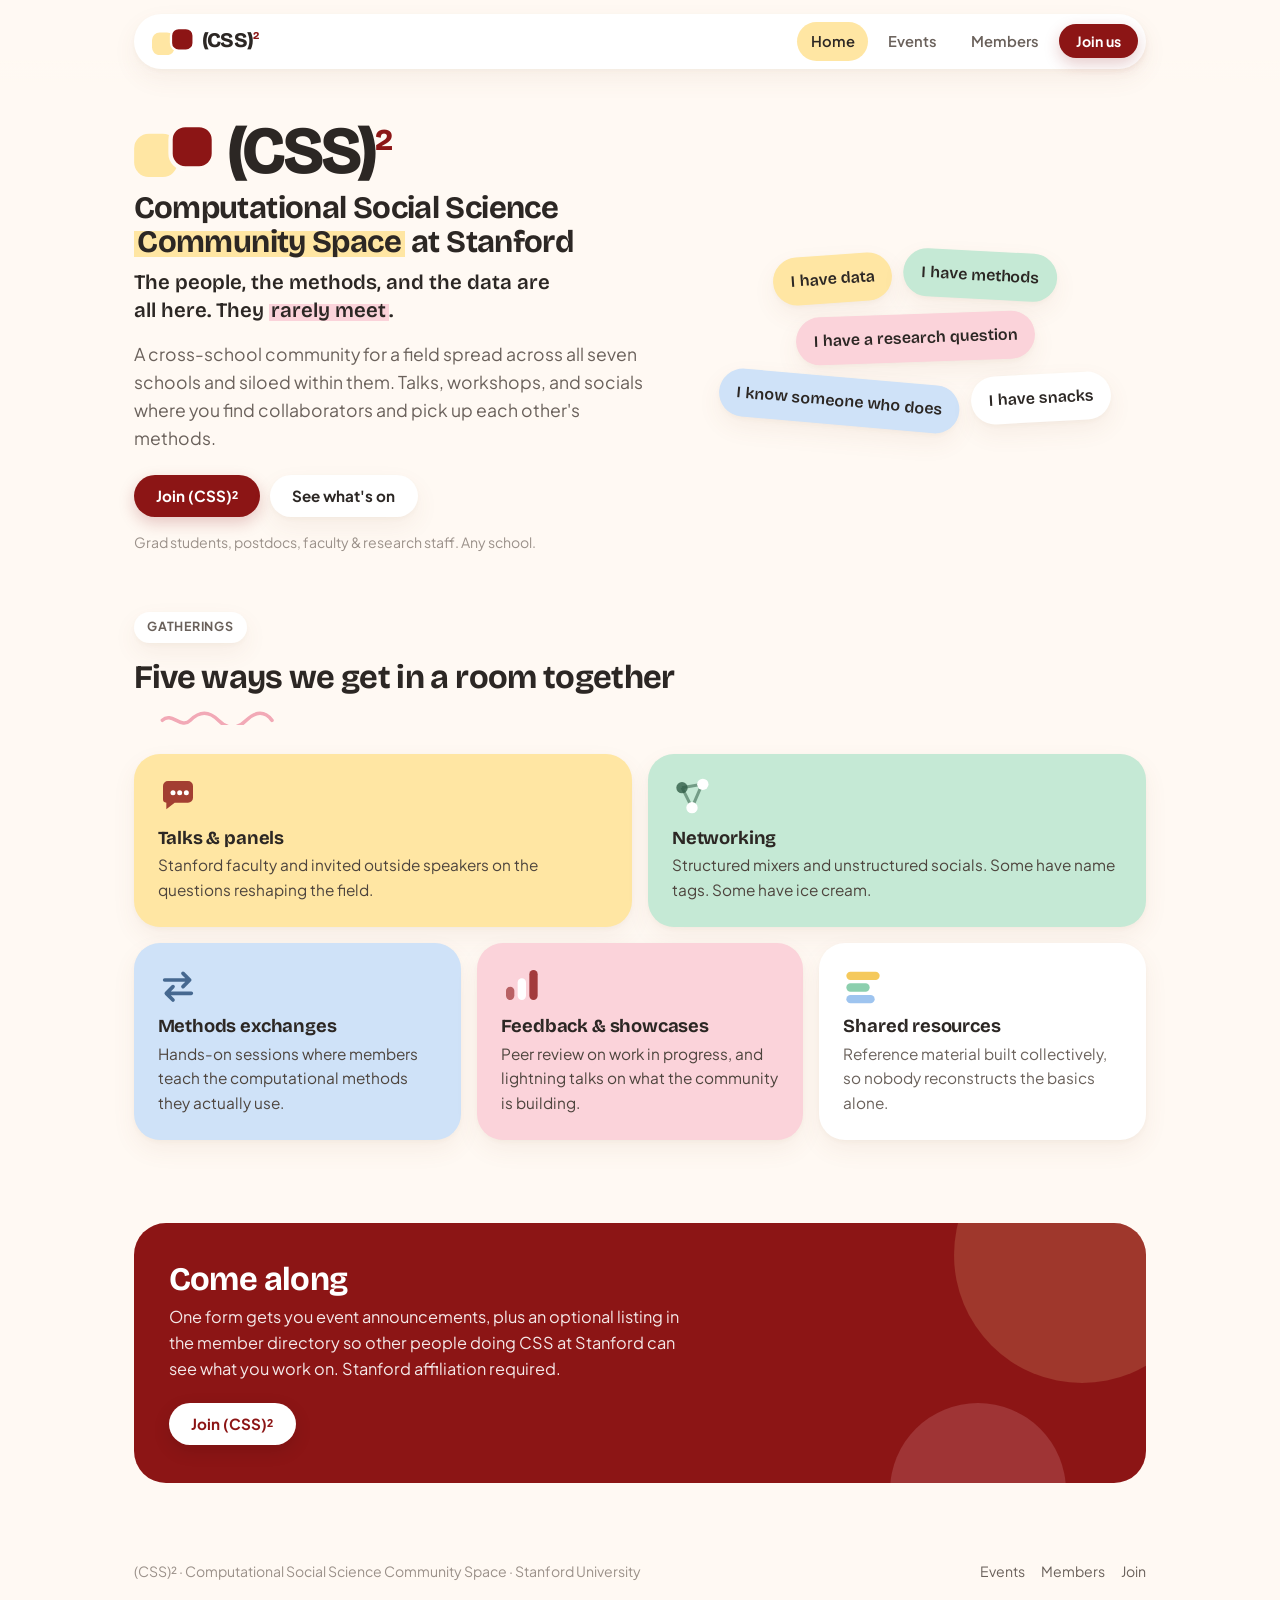
==== commit 072e7f09: "Hide resources for now, move organizers to the top of the members page The resources page is empty u" ====
--- a/index.html
+++ b/index.html
@@ -24,7 +24,6 @@
       <a class="nav__link" href="index.html">Home</a>
       <a class="nav__link" href="events.html">Events</a>
       <a class="nav__link" href="directory.html">Members</a>
-      <a class="nav__link" href="resources.html">Resources</a>
       <a class="btn btn--sm" href="#" data-form-link>Join us</a>
     </nav>
   </div>
@@ -138,17 +137,6 @@
 
   <section class="section">
     <div class="wrap">
-      <div class="section__head">
-        <span class="section__label">Organizers</span>
-        <h2>Who's behind it</h2>
-        <p class="lede">Say hi, or bring us an idea for a session. More organizers to come.</p>
-      </div>
-      <div class="people" id="organizers"></div>
-    </div>
-  </section>
-
-  <section class="section">
-    <div class="wrap">
       <div class="panel">
         <h2>Come along</h2>
         <p>
@@ -173,7 +161,6 @@
     <nav aria-label="Footer">
       <a href="events.html">Events</a>
       <a href="directory.html">Members</a>
-      <a href="resources.html">Resources</a>
       <a href="#" data-form-link>Join</a>
     </nav>
   </div>
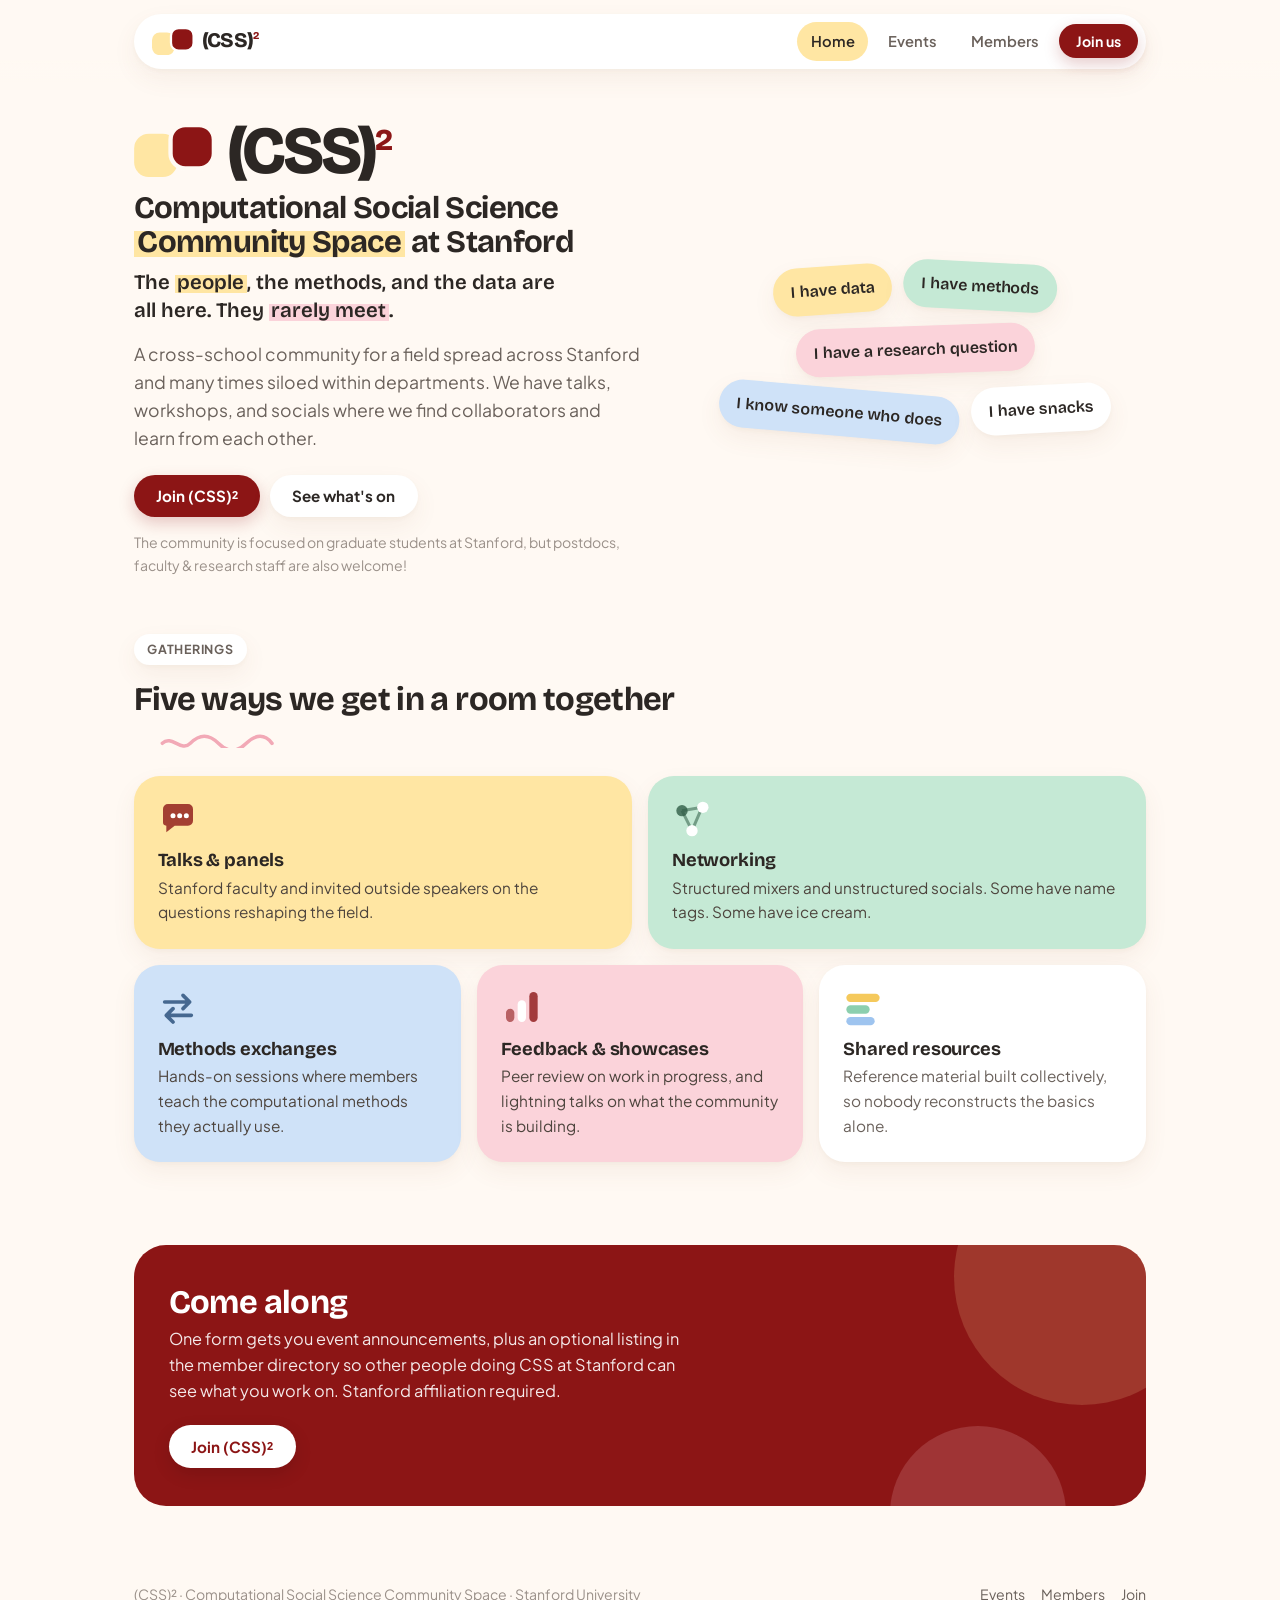
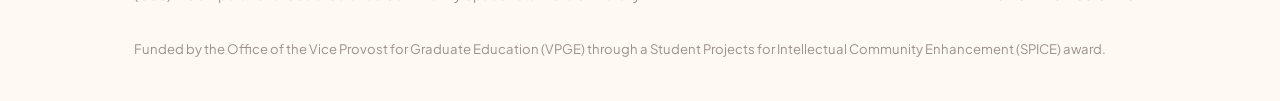
==== commit 7005a500: "Merge organizers into the member list, refresh copy, credit the funder Organizers are no longer a se" ====
--- a/index.html
+++ b/index.html
@@ -44,19 +44,22 @@
         </div>
         <h1>Computational Social Science <span class="hl">Community Space</span> at Stanford</h1>
         <p class="hero__tagline">
-          The people, the methods, and the data are all here. They
+          The <span class="hl">people</span>, the methods, and the data are all here. They
           <span class="hl hl--blush">rarely meet</span>.
         </p>
         <p class="lede">
-          A cross-school community for a field spread across all seven schools and siloed within
-          them. Talks, workshops, and socials where you find collaborators and pick up each
-          other's methods.
+          A cross-school community for a field spread across Stanford and many times siloed
+          within departments. We have talks, workshops, and socials where we find collaborators
+          and learn from each other.
         </p>
         <div class="hero__actions">
           <a class="btn" href="#" data-form-link>Join (CSS)²</a>
           <a class="btn btn--soft" href="events.html">See what's on</a>
         </div>
-        <p class="hero__note">Grad students, postdocs, faculty &amp; research staff. Any school.</p>
+        <p class="hero__note">
+          The community is focused on graduate students at Stanford, but postdocs, faculty
+          &amp; research staff are also welcome!
+        </p>
       </div>
 
       <!-- What people actually turn up holding. -->
@@ -164,6 +167,10 @@
       <a href="#" data-form-link>Join</a>
     </nav>
   </div>
+  <p class="footer__funding">
+    Funded by the Office of the Vice Provost for Graduate Education (VPGE) through a Student
+    Projects for Intellectual Community Enhancement (SPICE) award.
+  </p>
 </footer>
 
 <script src="data/site.js"></script>
--- a/css/site.css
+++ b/css/site.css
@@ -718,7 +718,7 @@
 .person {
   display: flex;
   align-items: flex-start;
-  gap: 0.9rem;
+  gap: 0.7rem;
   background: var(--surface);
   border-radius: var(--r-md);
   padding: 1.1rem 1.2rem 1.2rem;
@@ -729,6 +729,31 @@
 .person:hover {
   transform: translateY(-3px);
   box-shadow: var(--shadow-lift);
+}
+
+/* Avatar column: the circle, with room for a badge underneath. Fixed width so
+   a card with a badge and one without still line up. */
+.person__face {
+  flex: none;
+  /* Wide enough for the "Organizer" badge, which is wider than the circle.
+     Fixed, so names line up across cards whether or not there's a badge. */
+  width: 4.6rem;
+  display: flex;
+  flex-direction: column;
+  align-items: center;
+  gap: 0.3rem;
+}
+
+.person__badge {
+  font-size: 0.55rem;
+  font-weight: 700;
+  letter-spacing: 0.04em;
+  text-transform: uppercase;
+  color: var(--cardinal);
+  background: var(--cardinal-tint);
+  border-radius: 999px;
+  padding: 0.12rem 0.4rem;
+  white-space: nowrap;
 }
 
 .avatar {
@@ -1072,6 +1097,15 @@
   display: flex;
   gap: 1rem;
   flex-wrap: wrap;
+}
+
+.footer__funding {
+  margin: 1.2rem auto 0;
+  max-width: var(--wrap);
+  padding: 0 1.35rem;
+  font-size: 0.82rem;
+  line-height: 1.5;
+  color: var(--ink-3);
 }
 
 /* --- Utilities ---------------------------------------------------------- */
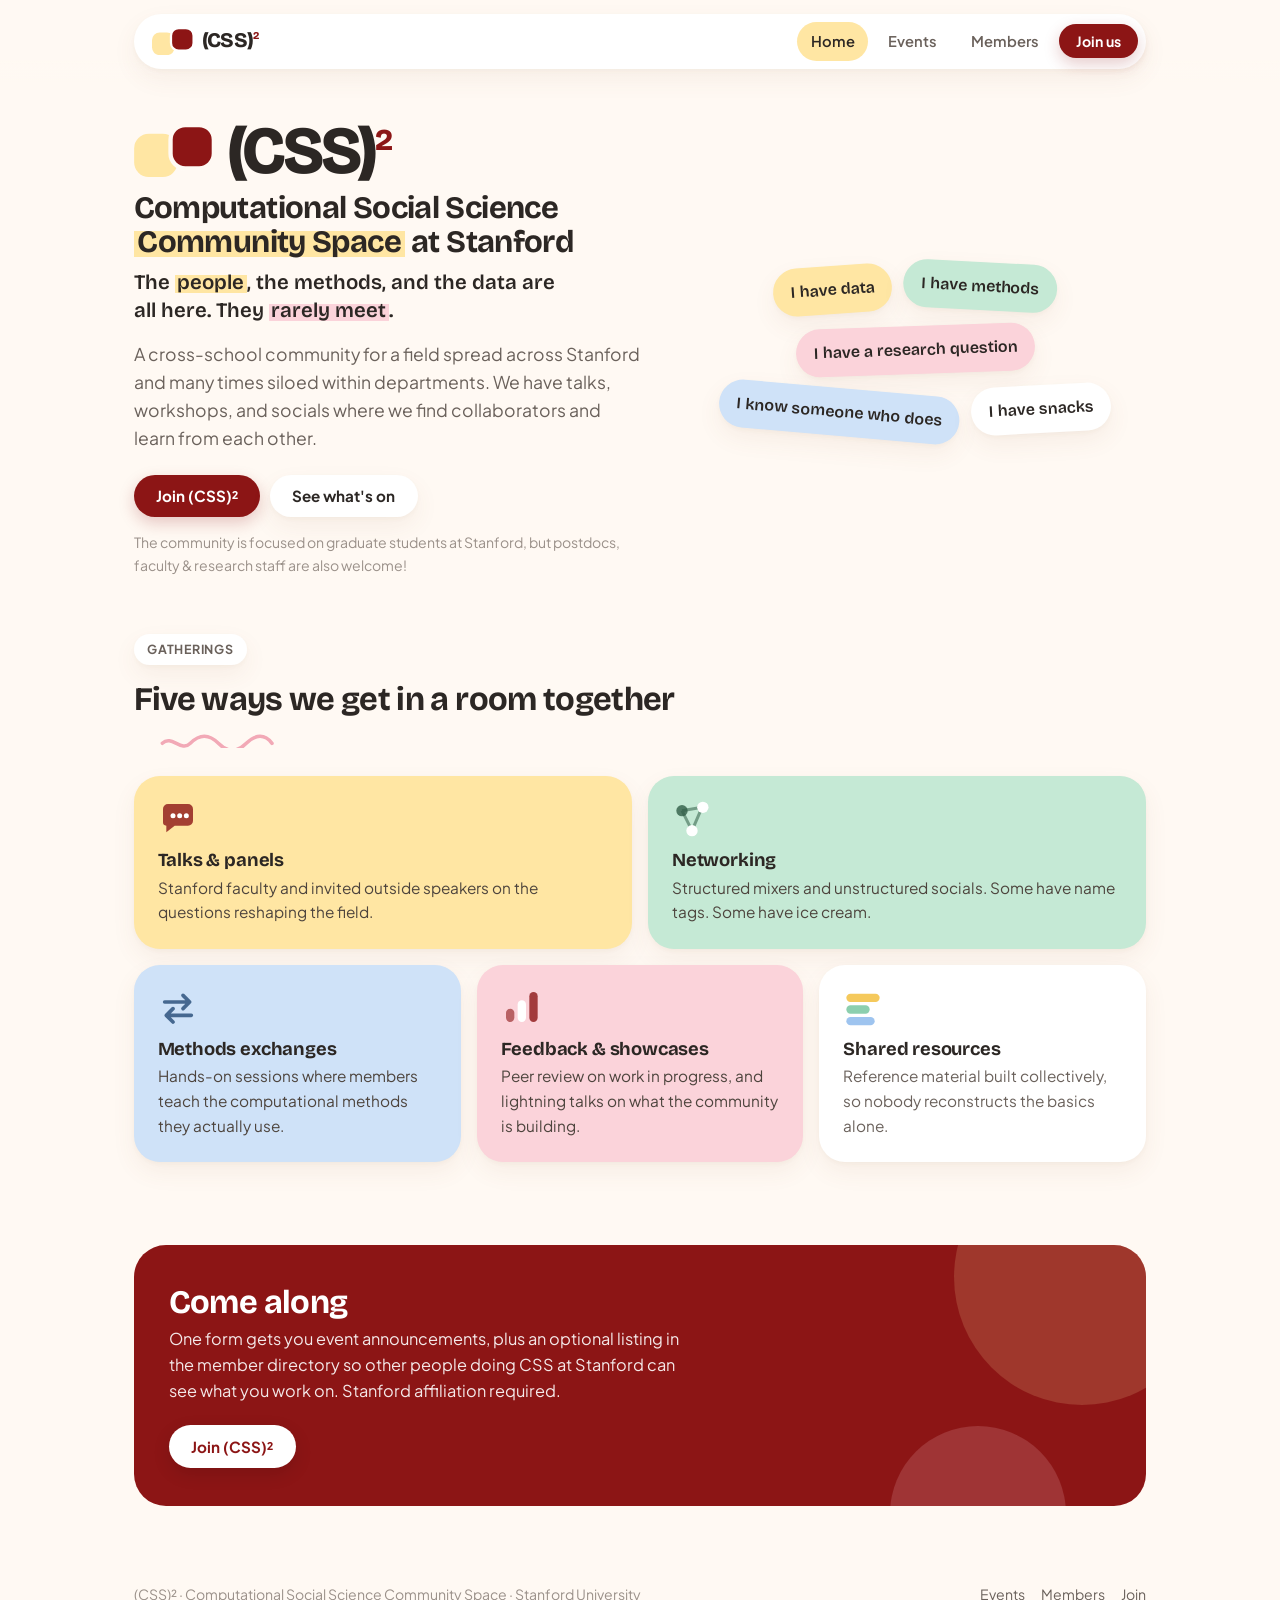
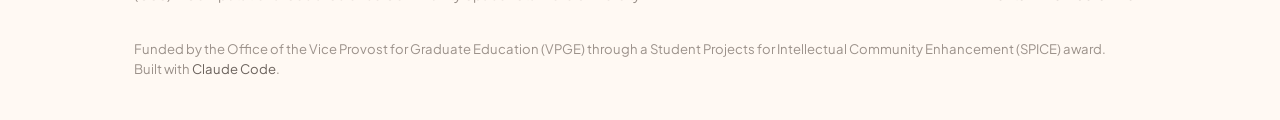
==== commit be7dcf24: "Add Daniel's headshot and site link, credit Claude Code in the footer The headshot came in at 2556x2" ====
--- a/index.html
+++ b/index.html
@@ -169,7 +169,8 @@
   </div>
   <p class="footer__funding">
     Funded by the Office of the Vice Provost for Graduate Education (VPGE) through a Student
-    Projects for Intellectual Community Enhancement (SPICE) award.
+    Projects for Intellectual Community Enhancement (SPICE) award.<br>
+    Built with <a href="https://claude.com/claude-code" target="_blank" rel="noopener">Claude Code</a>.
   </p>
 </footer>
 
--- a/css/site.css
+++ b/css/site.css
@@ -25,6 +25,8 @@
   --blush-deep: #f2a9b6;
   --sky: #cfe2f8;
   --sky-deep: #9ec4ef;
+  --lilac: #e1d8f7;
+  --peach: #ffd9c2;
 
   --page: #fff9f3;
   --surface: #ffffff;
@@ -682,6 +684,10 @@
 
 .pill {
   display: inline-block;
+  max-width: 100%;
+  overflow: hidden;
+  text-overflow: ellipsis;
+  white-space: nowrap;
   font-size: 0.8rem;
   font-weight: 600;
   line-height: 1.4;
@@ -691,9 +697,45 @@
   color: var(--ink-2);
 }
 
-.pill--method {
+/* One tone per method — see toneFor() in js/site.js. Used by both the pills on
+   a card and the filter chips, so a method reads the same in both places.
+   Doubled-up selectors on purpose: .chip sets its own background further down,
+   and these need to beat it regardless of source order. The pressed state
+   still wins, because [aria-pressed] adds specificity on top. */
+.pill.tone-0,
+.chip.tone-0 {
   background: var(--mint);
-  color: #2f5c46;
+  color: #2c5941;
+}
+
+.pill.tone-1,
+.chip.tone-1 {
+  background: var(--sky);
+  color: #23496f;
+}
+
+.pill.tone-2,
+.chip.tone-2 {
+  background: var(--blush);
+  color: #8a3346;
+}
+
+.pill.tone-3,
+.chip.tone-3 {
+  background: var(--butter);
+  color: #6b5013;
+}
+
+.pill.tone-4,
+.chip.tone-4 {
+  background: var(--lilac);
+  color: #493776;
+}
+
+.pill.tone-5,
+.chip.tone-5 {
+  background: var(--peach);
+  color: #8a4620;
 }
 
 .pill--link {
@@ -712,13 +754,11 @@
 .people {
   display: grid;
   gap: 1rem;
-  grid-template-columns: repeat(auto-fill, minmax(15.5rem, 1fr));
+  grid-template-columns: repeat(auto-fill, minmax(18rem, 1fr));
 }
 
 .person {
-  display: flex;
-  align-items: flex-start;
-  gap: 0.7rem;
+  display: block;
   background: var(--surface);
   border-radius: var(--r-md);
   padding: 1.1rem 1.2rem 1.2rem;
@@ -729,6 +769,18 @@
 .person:hover {
   transform: translateY(-3px);
   box-shadow: var(--shadow-lift);
+}
+
+/* Name and face sit on one row; the blurb and pills run the full card width
+   underneath, which a 250-character bio needs. */
+.person__head {
+  display: flex;
+  align-items: flex-start;
+  gap: 0.7rem;
+}
+
+.person__id {
+  min-width: 0;
 }
 
 /* Avatar column: the circle, with room for a badge underneath. Fixed width so
@@ -782,10 +834,6 @@
   background: var(--sky);
 }
 
-.person__body {
-  min-width: 0;
-}
-
 .person__name {
   font-family: var(--display);
   font-weight: 700;
@@ -803,9 +851,9 @@
 /* The one-line "what I'm working on" sentence. */
 .person__blurb {
   font-size: 0.94rem;
-  line-height: 1.45;
-  color: var(--ink-2);
-  margin: 0.4rem 0 0;
+  line-height: 1.5;
+  color: var(--ink-2);
+  margin: 0.75rem 0 0;
 }
 
 /* A real photo, when someone has one. Same circle as the initials, so a card
@@ -857,12 +905,14 @@
 
 .chip:hover {
   color: var(--ink);
-  background: var(--butter);
-}
-
-.chip[aria-pressed="true"] {
+  filter: brightness(0.96);
+}
+
+.chip[aria-pressed="true"],
+.chip[aria-pressed="true"]:hover {
   background: var(--cardinal);
   color: #fff;
+  filter: none;
 }
 
 .search {
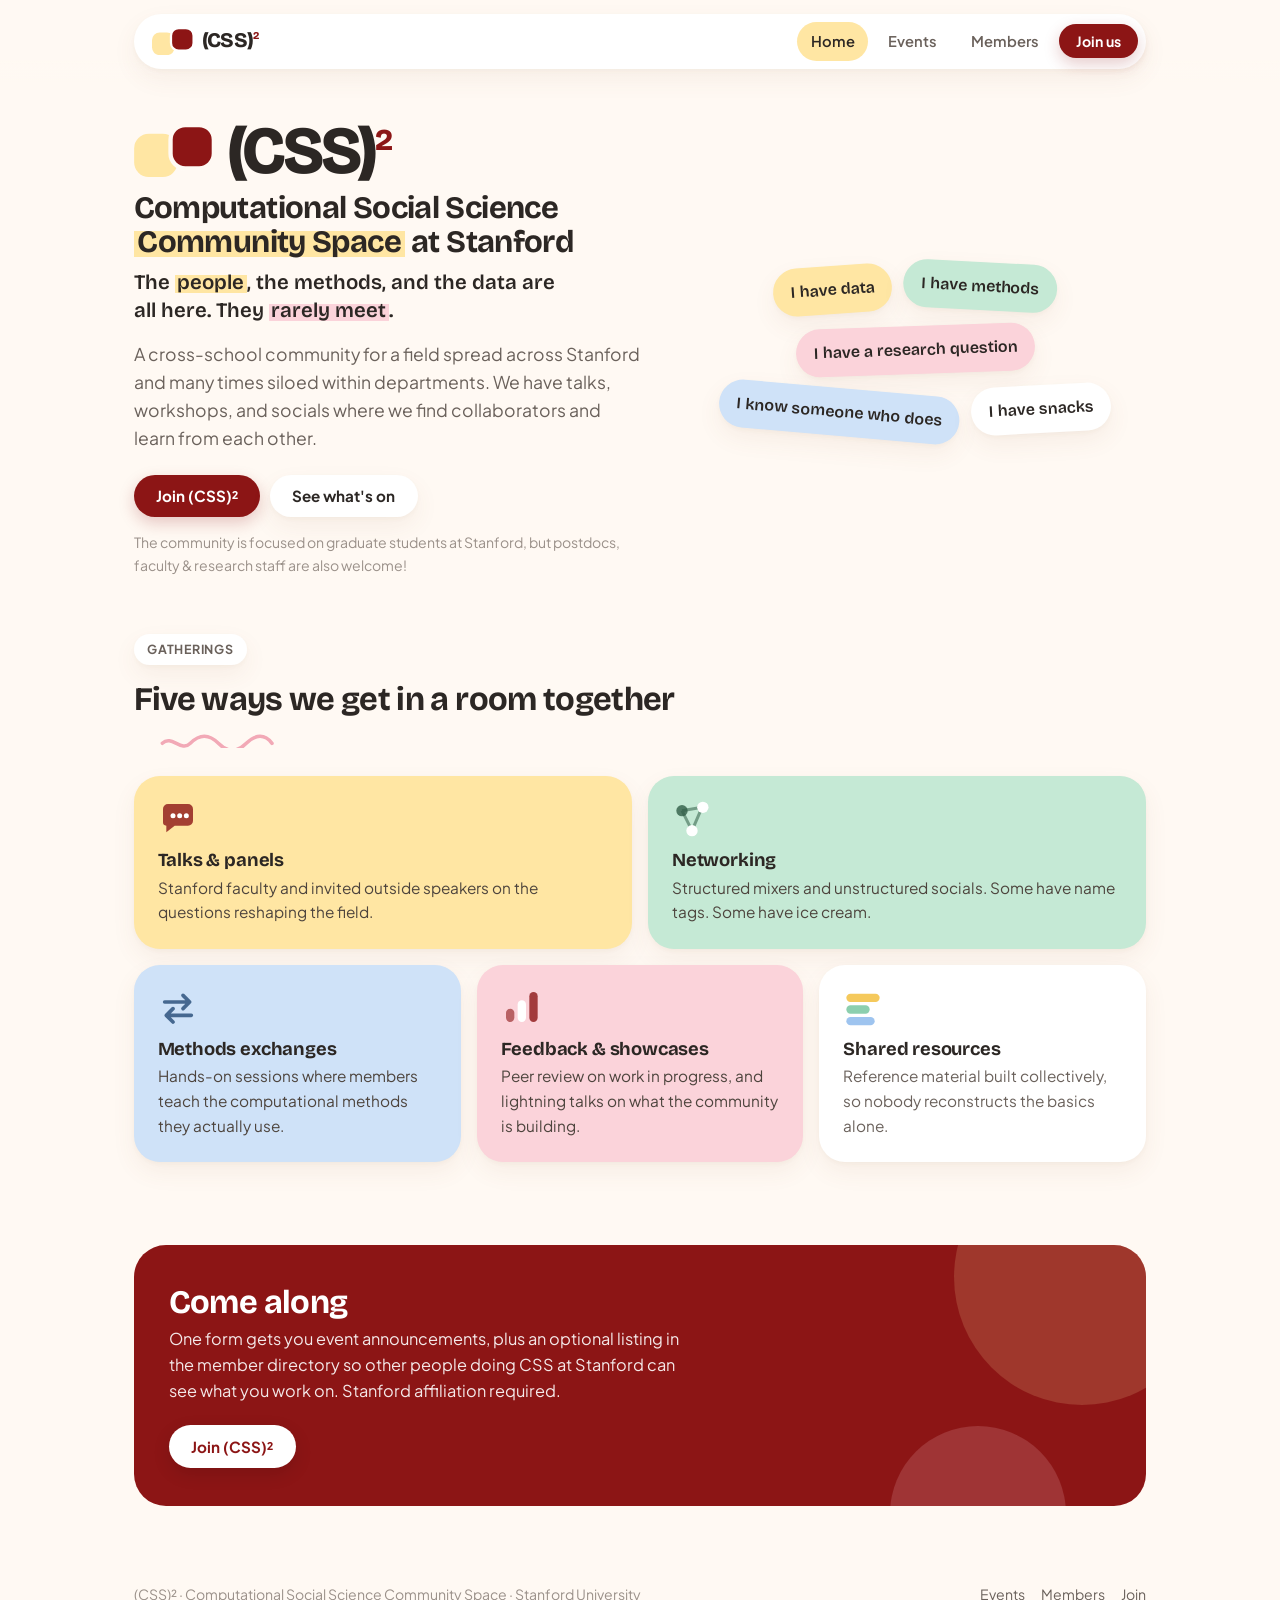
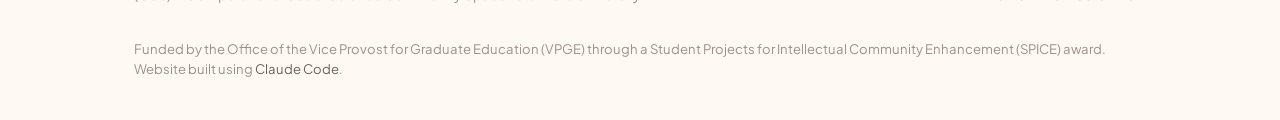
==== commit 1005e284: "Bigger squircle avatars, drop the pill legend, reword the footer credit Avatars go from 46px circles" ====
--- a/index.html
+++ b/index.html
@@ -170,7 +170,7 @@
   <p class="footer__funding">
     Funded by the Office of the Vice Provost for Graduate Education (VPGE) through a Student
     Projects for Intellectual Community Enhancement (SPICE) award.<br>
-    Built with <a href="https://claude.com/claude-code" target="_blank" rel="noopener">Claude Code</a>.
+    Website built using <a href="https://claude.com/claude-code" target="_blank" rel="noopener">Claude Code</a>.
   </p>
 </footer>
 
--- a/css/site.css
+++ b/css/site.css
@@ -787,9 +787,9 @@
    a card with a badge and one without still line up. */
 .person__face {
   flex: none;
-  /* Wide enough for the "Organizer" badge, which is wider than the circle.
-     Fixed, so names line up across cards whether or not there's a badge. */
-  width: 4.6rem;
+  /* Wide enough for both the avatar and the "Organizer" badge. Fixed, so
+     names line up across cards whether or not there's a badge. */
+  width: 4.9rem;
   display: flex;
   flex-direction: column;
   align-items: center;
@@ -808,18 +808,35 @@
   white-space: nowrap;
 }
 
+/* Rounded squares rather than circles — same shape language as the two
+   squares in the logo, and they sit slightly askew like the hero stickers.
+   They straighten when you hover the card. */
 .avatar {
   flex: none;
-  width: 2.9rem;
-  height: 2.9rem;
-  border-radius: 999px;
+  width: 4rem;
+  height: 4rem;
+  border-radius: 1.25rem;
   display: grid;
   place-items: center;
   font-family: var(--display);
   font-weight: 700;
-  font-size: 1rem;
+  font-size: 1.35rem;
   color: #4a4038;
   background: var(--butter);
+  transform: rotate(-3deg);
+  transition: transform 0.18s ease;
+}
+
+.person:hover .avatar {
+  transform: rotate(0deg);
+}
+
+@media (prefers-reduced-motion: reduce) {
+  .avatar,
+  .person:hover .avatar {
+    transform: none;
+    transition: none;
+  }
 }
 
 .avatar--1 {
@@ -861,6 +878,11 @@
 .avatar--photo {
   object-fit: cover;
   background: var(--line);
+}
+
+/* The name sits level with the top of a taller avatar now. */
+.person__name {
+  margin-top: 0.2rem;
 }
 
 /* --- Filters ------------------------------------------------------------ */
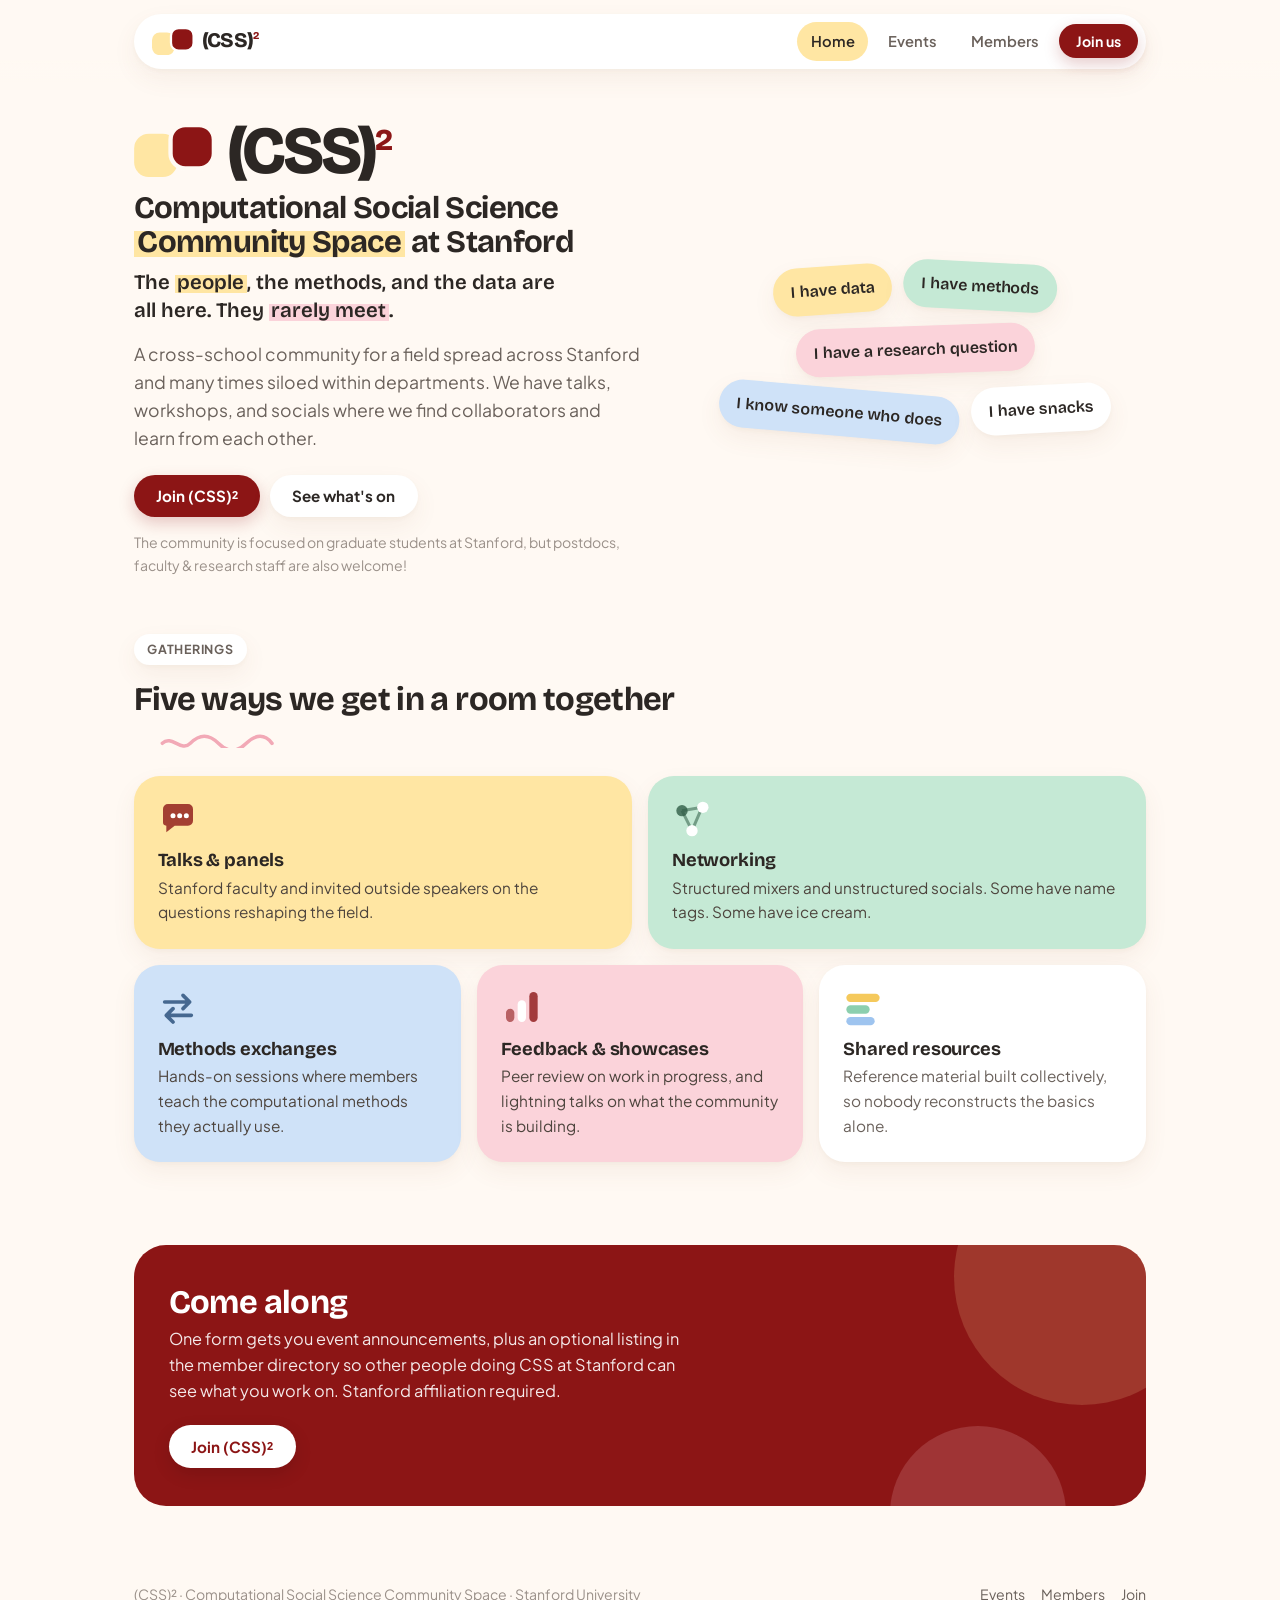
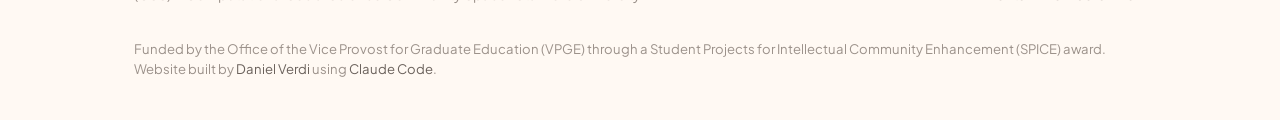
==== commit 81a9d05e: "Credit Daniel in the footer, linked to his site Co-Authored-By: Claude Opus 5 <noreply@anthropic.com" ====
--- a/index.html
+++ b/index.html
@@ -170,7 +170,8 @@
   <p class="footer__funding">
     Funded by the Office of the Vice Provost for Graduate Education (VPGE) through a Student
     Projects for Intellectual Community Enhancement (SPICE) award.<br>
-    Website built using <a href="https://claude.com/claude-code" target="_blank" rel="noopener">Claude Code</a>.
+    Website built by <a href="https://daniel-verdi.github.io/" target="_blank" rel="noopener">Daniel Verdi</a>
+    using <a href="https://claude.com/claude-code" target="_blank" rel="noopener">Claude Code</a>.
   </p>
 </footer>
 
